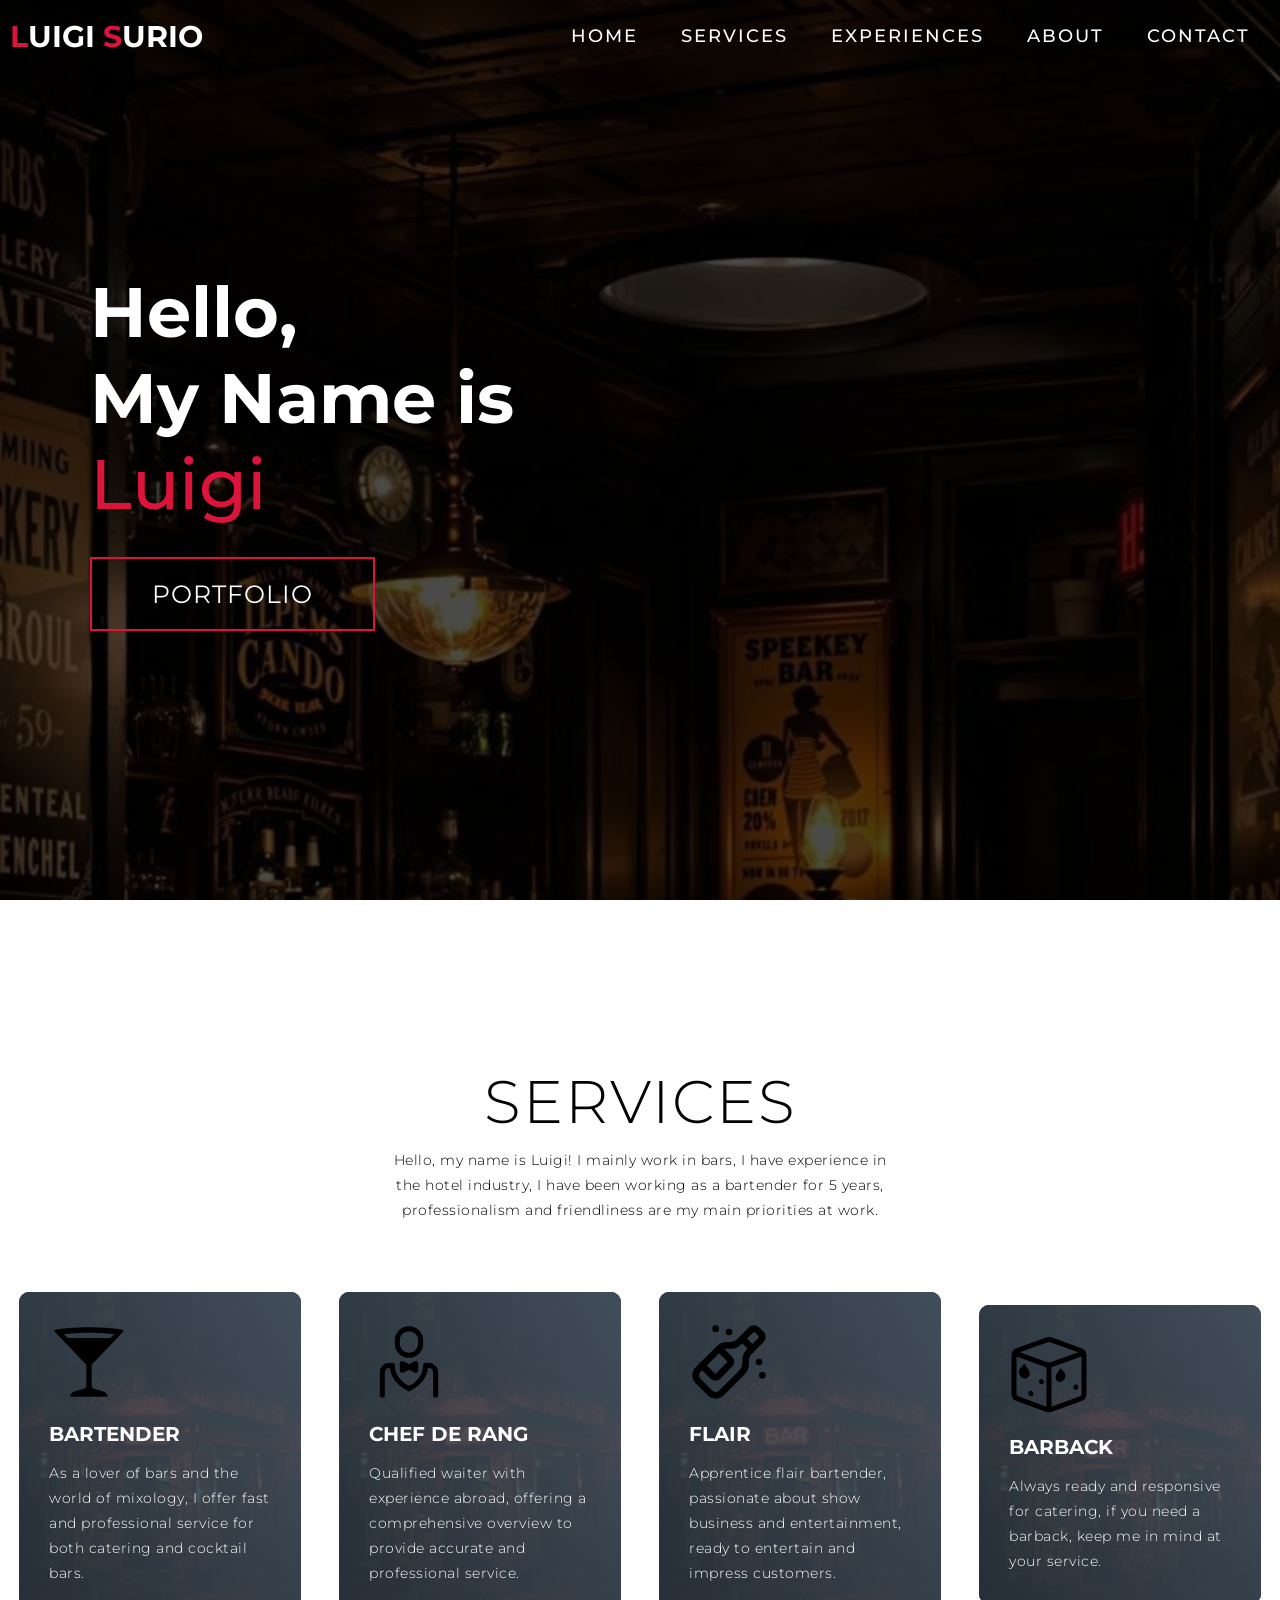
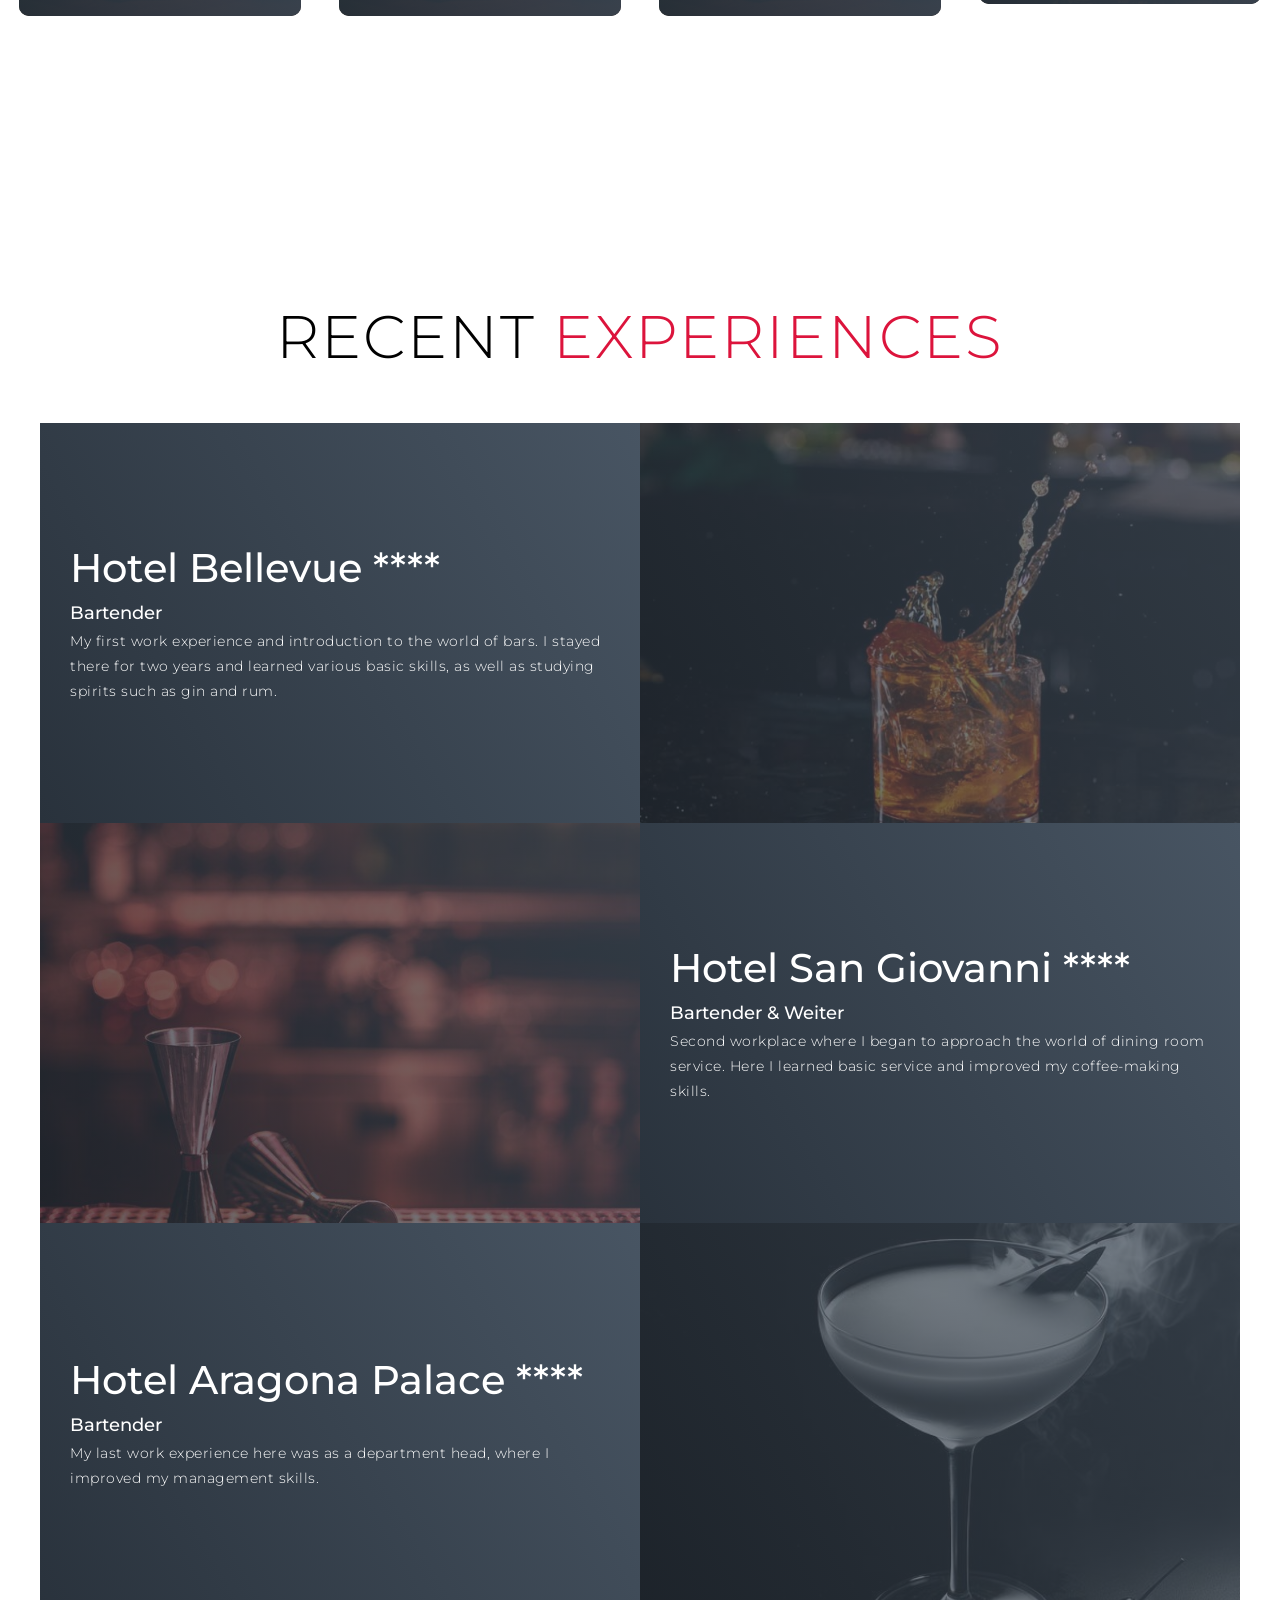
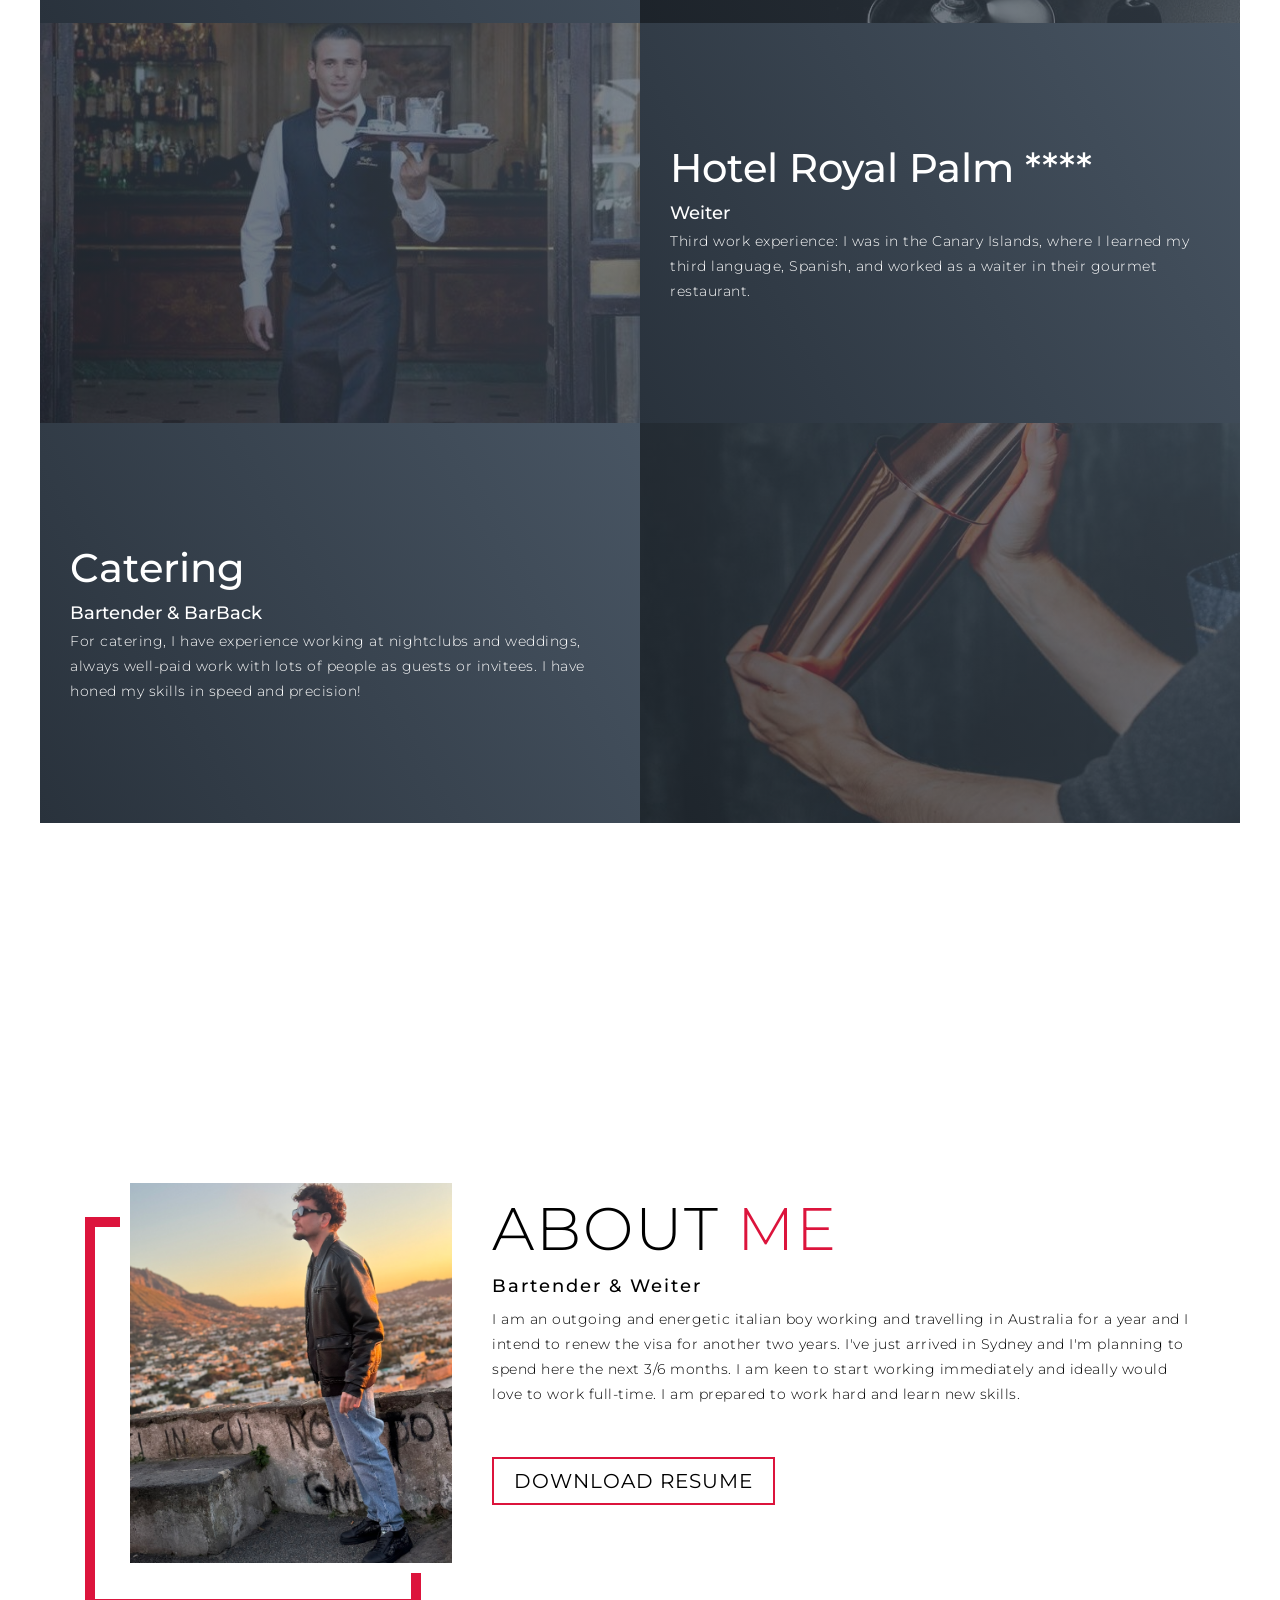
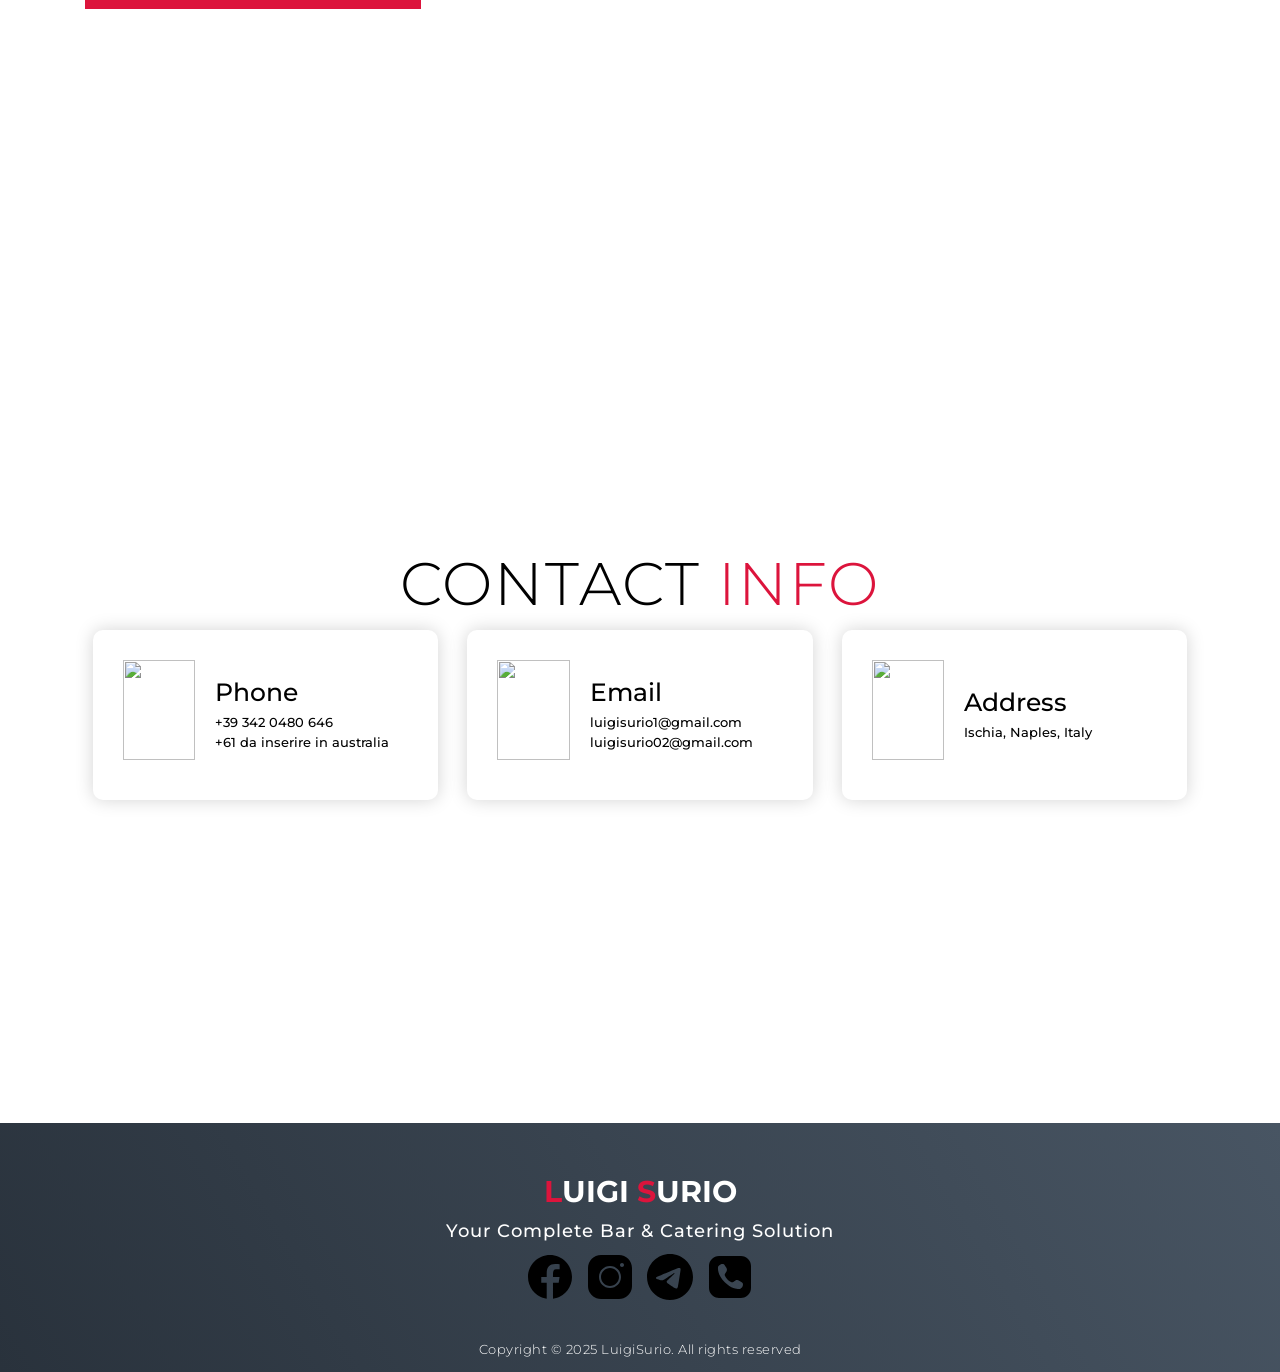
==== index.html @ 7dc53aad "modifiche" ====
<!DOCTYPE html>
<html lang="en">

<head>
  <meta charset="UTF-8">
  <meta name="viewport" content="width=device-width, initial-scale=1.0">
  <link rel="stylesheet" href="/portfolio/style.css">
  <title>My Website</title>
</head>

<body>
  <!-- Header -->
  <section id="header">
    <div class="header container">
      <div class="nav-bar">
        <div class="brand">
          <a href="#hero">
            <h1><span>L</span>uigi <span>S</span>urio</h1>
          </a>
        </div>
        <div class="nav-list">
          <div class="hamburger">
            <div class="bar"></div>
          </div>
          <ul>
            <li><a href="#hero" data-after="Home">Home</a></li>
            <li><a href="#services" data-after="Service">Services</a></li>
            <li><a href="#projects" data-after="Experiences">Experiences</a></li>
            <li><a href="#about" data-after="About">About</a></li>
            <li><a href="#contact" data-after="Contact">Contact</a></li>
          </ul>
        </div>
      </div>
    </div>
  </section>
  <!-- End Header -->


  <!-- Hero Section  -->
  <section id="hero">
    <div class="hero container">
      <div>
        <h1>Hello, <span></span></h1>
        <h1>My Name is <span></span></h1>
        <h1>Luigi <span></span></h1>
        <a href="#projects" type="button" class="cta">Portfolio</a>
      </div>
    </div>
  </section>
  <!-- End Hero Section  -->

  <!-- Service Section -->
  <section id="services">
    <div class="services container">
      <div class="service-top">
        <h1 class="section-title">Services</h1>
        <p>Hello, my name is Luigi! I mainly work in bars, I have experience in the hotel industry, I have been working as a bartender for 5 years, professionalism and friendliness are my main priorities at work.
      </div>
      <div class="service-bottom">
        <div class="service-item">
          <div class="icon"><img src="./img/bar.svg" /></div>
          <h2>Bartender</h2>
          <p>As a lover of bars and the world of mixology, I offer fast and professional service for both catering and cocktail bars.</p>
        </div>
        <div class="service-item">
          <div class="icon"><img src="./img/waiter.svg" /></div>
          <h2>Chef De Rang</h2>
          <p>Qualified waiter with experience abroad, offering a comprehensive overview to provide accurate and professional service.</p>
        </div>
        <div class="service-item">
          <div class="icon"><img src="./img/bottle-champagne.svg" /></div>
          <h2>Flair</h2>
          <p>Apprentice flair bartender, passionate about show business and entertainment, ready to entertain and impress customers.</p>
        </div>
        <div class="service-item">
          <div class="icon"><img src="./img/ice.svg" /></div>
          <h2>BarBack</h2>
          <p>Always ready and responsive for catering, if you need a barback, keep me in mind at your service.</p>
        </div>
      </div>
    </div>
  </section>
  <!-- End Service Section -->

  <!-- Projects Section -->
  <section id="projects">
    <div class="projects container">
      <div class="projects-header">
        <h1 class="section-title">Recent <span>Experiences</span></h1>
      </div>
      <div class="all-projects">
        <div class="project-item">
          <div class="project-info">
            <h1>Hotel Bellevue ****</h1>
            <h2>Bartender</h2>
            <p>My first work experience and introduction to the world of bars. I stayed there for two years and learned various basic skills, as well as studying spirits such as gin and rum.</p>
          </div>
          <div class="project-img">
            <img src="./img/bar.jpg" alt="img">
          </div>
        </div>
        <div class="project-item">
          <div class="project-info">
            <h1>Hotel San Giovanni ****</h1>
            <h2>Bartender & Weiter</h2>
            <p>Second workplace where I began to approach the world of dining room service. Here I learned basic service and improved my coffee-making skills.</p>
          </div>
          <div class="project-img">
            <img src="./img/jigger.jpg" alt="img">
          </div>
        </div>
        <div class="project-item">
          <div class="project-info">
            <h1>Hotel Aragona Palace ****</h1>
            <h2>Bartender</h2>
            <p>My last work experience here was as a department head, where I improved my management skills.</p>
          </div>
          <div class="project-img">
            <img src="./img/barback.jpg" alt="img">
          </div>
        </div>
        <div class="project-item">
          <div class="project-info">
            <h1>Hotel Royal Palm ****</h1>
            <h2>Weiter</h2>
            <p>Third work experience: I was in the Canary Islands, where I learned my third language, Spanish, and worked as a waiter in their gourmet restaurant.</p>
          </div>
          <div class="project-img">
            <img src="./img/cameriere.jpg" alt="img">
          </div>
        </div>
        <div class="project-item">
          <div class="project-info">
            <h1>Catering</h1>
            <h2>Bartender & BarBack</h2>
            <p>For catering, I have experience working at nightclubs and weddings, always well-paid work with lots of people as guests or invitees. I have honed my skills in speed and precision!</p>
          </div>
          <div class="project-img">
            <img src="./img/flair.jpg" alt="img">
          </div>
        </div>
      </div>
    </div>
  </section>
  <!-- End Projects Section -->

  <!-- About Section -->
  <section id="about">
    <div class="about container">
      <div class="col-left">
        <div class="about-img">
          <img src="./img/io.jpeg" alt="img">
        </div>
      </div>
      <div class="col-right">
        <h1 class="section-title">About <span>me</span></h1>
        <h2>Bartender & Weiter</h2>
        <p>I am an outgoing and energetic italian boy working and travelling in Australia for a year and I intend to renew the visa for another two years. 
          I've just arrived in Sydney and I'm planning to spend here the next 3/6 months. I am keen to start working immediately and ideally would love to work full-time.
           I am prepared to work hard and learn new skills. </p>
        <a href="./img/Resume Australiano.docx" class="cta">Download Resume</a>
      </div>
    </div>
  </section>
  <!-- End About Section -->

  <!-- Contact Section -->
  <section id="contact">
    <div class="contact container">
      <div>
        <h1 class="section-title">Contact <span>info</span></h1>
      </div>
      <div class="contact-items">
        <div class="contact-item">
          <div class="icon"><img src="https://img.icons8.com/bubbles/100/000000/phone.png" /></div>
          <div class="contact-info">
            <h1>Phone</h1>
            <h2>+39 342 0480 646</h2>
            <h2>+61 da inserire in australia</h2>
          </div>
        </div>
        <div class="contact-item">
          <div class="icon"><img src="https://img.icons8.com/bubbles/100/000000/new-post.png" /></div>
          <div class="contact-info">
            <h1>Email</h1>
            <h2>luigisurio1@gmail.com</h2>
            <h2>luigisurio02@gmail.com</h2>
          </div>
        </div>
        <div class="contact-item">
          <div class="icon"><img src="https://img.icons8.com/bubbles/100/000000/map-marker.png" /></div>
          <div class="contact-info">
            <h1>Address</h1>
            <h2>Ischia, Naples, Italy</h2>
          </div>
        </div>
      </div>
    </div>
  </section>
  <!-- End Contact Section -->

  <!-- Footer -->
  <section id="footer">
    <div class="footer container">
      <div class="brand">
        <h1><span>L</span>uigi <span>S</span>urio</h1>
      </div>
      <h2>Your Complete Bar & Catering Solution</h2>
      <div class="social-icon">
        <div class="social-item">
          <a href="https://www.facebook.com/profile.php?id=100068721854082"><img src="./img/icons8-facebook.svg" /></a>
        </div>
        <div class="social-item">
          <a href="https://www.instagram.com/luigisurio_/"><img src="./img/icons8-instagram.svg" /></a>
        </div>
        <div class="social-item">
          <a href="https://t.me/+Lm1MUjapHvdmYWE0"><img src="./img/icons8-telegram.svg" /></a>
        </div>
        <div class="social-item">
          <a href="#contact"><img src="./img/icons8-phone.svg" /></a>
        </div>
      </div>
      <p>Copyright © 2025 LuigiSurio. All rights reserved</p>
    </div>
  </section>
  <!-- End Footer -->
  <script src="/portfolio/app.js"></script>
</body>
</html>
---- portfolio/style.css ----
@import 'https://fonts.googleapis.com/css?family=Montserrat:300, 400, 700&display=swap';
* {
	padding: 0;
	margin: 0;
	box-sizing: border-box;
}
html {
	font-size: 10px;
	font-family: 'Montserrat', sans-serif;
	scroll-behavior: smooth;
}
a {
	text-decoration: none;
}
.container {
	min-height: 100vh;
	width: 100%;
	display: flex;
	align-items: center;
	justify-content: center;
}
img {
	height: 100%;
	width: 100%;
	object-fit: cover;
}
p {
	color: black;
	font-size: 1.4rem;
	margin-top: 5px;
	line-height: 2.5rem;
	font-weight: 300;
	letter-spacing: 0.05rem;
}
.section-title {
	font-size: 4rem;
	font-weight: 300;
	color: black;
	margin-bottom: 10px;
	text-transform: uppercase;
	letter-spacing: 0.2rem;
	text-align: center;
}
.section-title span {
	color: crimson;
}

.cta {
	display: inline-block;
	padding: 10px 30px;
	color: white;
	background-color: transparent;
	border: 2px solid crimson;
	font-size: 2rem;
	text-transform: uppercase;
	letter-spacing: 0.1rem;
	margin-top: 30px;
	transition: 0.3s ease;
	transition-property: background-color, color;
}
.cta:hover {
	color: white;
	background-color: crimson;
}
.brand h1 {
	font-size: 3rem;
	text-transform: uppercase;
	color: white;
}
.brand h1 span {
	color: crimson;
}

/* Header section */
#header {
	position: fixed;
	z-index: 1000;
	left: 0;
	top: 0;
	width: 100vw;
	height: auto;
}
#header .header {
	min-height: 8vh;
	background-color: rgba(31, 30, 30, 0.24);
	transition: 0.3s ease background-color;
}
#header .nav-bar {
	display: flex;
	align-items: center;
	justify-content: space-between;
	width: 100%;
	height: 100%;
	max-width: 1300px;
	padding: 0 10px;
}
#header .nav-list ul {
	list-style: none;
	position: absolute;
	background-color: rgb(31, 30, 30);
	width: 100vw;
	height: 100vh;
	left: 100%;
	top: 0;
	display: flex;
	flex-direction: column;
	justify-content: center;
	align-items: center;
	z-index: 1;
	overflow-x: hidden;
	transition: 0.5s ease left;
}
#header .nav-list ul.active {
	left: 0%;
}
#header .nav-list ul a {
	font-size: 2.5rem;
	font-weight: 500;
	letter-spacing: 0.2rem;
	text-decoration: none;
	color: white;
	text-transform: uppercase;
	padding: 20px;
	display: block;
}
#header .nav-list ul a::after {
	content: attr(data-after);
	position: absolute;
	top: 50%;
	left: 50%;
	transform: translate(-50%, -50%) scale(0);
	color: rgba(240, 248, 255, 0.021);
	font-size: 13rem;
	letter-spacing: 50px;
	z-index: -1;
	transition: 0.3s ease letter-spacing;
}
#header .nav-list ul li:hover a::after {
	transform: translate(-50%, -50%) scale(1);
	letter-spacing: initial;
}
#header .nav-list ul li:hover a {
	color: crimson;
}
#header .hamburger {
	height: 60px;
	width: 60px;
	display: inline-block;
	border: 3px solid white;
	border-radius: 50%;
	position: relative;
	display: flex;
	align-items: center;
	justify-content: center;
	z-index: 100;
	cursor: pointer;
	transform: scale(0.8);
	margin-right: 20px;
}
#header .hamburger:after {
	position: absolute;
	content: '';
	height: 100%;
	width: 100%;
	border-radius: 50%;
	border: 3px solid white;
	animation: hamburger_puls 1s ease infinite;
}
#header .hamburger .bar {
	height: 2px;
	width: 30px;
	position: relative;
	background-color: white;
	z-index: -1;
}
#header .hamburger .bar::after,
#header .hamburger .bar::before {
	content: '';
	position: absolute;
	height: 100%;
	width: 100%;
	left: 0;
	background-color: white;
	transition: 0.3s ease;
	transition-property: top, bottom;
}
#header .hamburger .bar::after {
	top: 8px;
}
#header .hamburger .bar::before {
	bottom: 8px;
}
#header .hamburger.active .bar::before {
	bottom: 0;
}
#header .hamburger.active .bar::after {
	top: 0;
}
/* End Header section */

/* Hero Section */
#hero {
	background-image: url(./img/bar1.jpg);
	background-size: cover;
	background-position: top center;
	position: relative;
	z-index: 1;
}
#hero::after {
	content: '';
	position: absolute;
	left: 0;
	top: 0;
	height: 100%;
	width: 100%;
	background-color: black;
	opacity: 0.7;
	z-index: -1;
}
#hero .hero {
	max-width: 1200px;
	margin: 0 auto;
	padding: 0 50px;
	justify-content: flex-start;
}
#hero h1 {
	display: block;
	width: fit-content;
	font-size: 4rem;
	position: relative;
	color: transparent;
	animation: text_reveal 0.5s ease forwards;
	animation-delay: 1s;
}
#hero h1:nth-child(1) {
	animation-delay: 1s;
}
#hero h1:nth-child(2) {
	animation-delay: 2s;
}
#hero h1:nth-child(3) {
	animation: text_reveal_name 0.5s ease forwards;
	animation-delay: 3s;
}
#hero h1 span {
	position: absolute;
	top: 0;
	left: 0;
	height: 100%;
	width: 0;
	background-color: crimson;
	animation: text_reveal_box 1s ease;
	animation-delay: 0.5s;
}
#hero h1:nth-child(1) span {
	animation-delay: 0.5s;
}
#hero h1:nth-child(2) span {
	animation-delay: 1.5s;
}
#hero h1:nth-child(3) span {
	animation-delay: 2.5s;
}

/* End Hero Section */

/* Services Section */
#services .services {
	flex-direction: column;
	text-align: center;
	max-width: 1500px;
	margin: 0 auto;
	padding: 100px 0;
}
#services .service-top {
	max-width: 500px;
	margin: 0 auto;
}
#services .service-bottom {
	display: flex;
	align-items: center;
	justify-content: center;
	flex-wrap: wrap;
	margin-top: 50px;
}
#services .service-item {
	flex-basis: 80%;
	display: flex;
	align-items: flex-start;
	justify-content: center;
	flex-direction: column;
	padding: 30px;
	border-radius: 10px;
	background-image: url(./img/bar3.jpg);
	background-size: cover;
	margin: 10px 5%;
	position: relative;
	z-index: 1;
	overflow: hidden;
}
#services .service-item::after {
	content: '';
	position: absolute;
	left: 0;
	top: 0;
	height: 100%;
	width: 100%;
	background-image: linear-gradient(60deg, #29323c 0%, #485563 100%);
	opacity: 0.9;
	z-index: -1;
}
#services .service-bottom .icon {
	height: 80px;
	width: 80px;
	margin-bottom: 20px;
}
#services .service-item h2 {
	font-size: 2rem;
	color: white;
	margin-bottom: 10px;
	text-transform: uppercase;
}
#services .service-item p {
	color: white;
	text-align: left;
}
/* End Services Section */

/* Projects section */
#projects .projects {
	flex-direction: column;
	max-width: 1200px;
	margin: 0 auto;
	padding: 100px 0;
}
#projects .projects-header h1 {
	margin-bottom: 50px;
}
#projects .all-projects {
	display: flex;
	align-items: center;
	justify-content: center;
	flex-direction: column;
}
#projects .project-item {
	display: flex;
	align-items: center;
	justify-content: center;
	flex-direction: column;
	width: 80%;
	margin: 20px auto;
	overflow: hidden;
	border-radius: 10px;
}
#projects .project-info {
	padding: 30px;
	flex-basis: 50%;
	height: 100%;
	display: flex;
	align-items: flex-start;
	justify-content: center;
	flex-direction: column;
	background-image: linear-gradient(60deg, #29323c 0%, #485563 100%);
	color: white;
}
#projects .project-info h1 {
	font-size: 4rem;
	font-weight: 500;
}
#projects .project-info h2 {
	font-size: 1.8rem;
	font-weight: 500;
	margin-top: 10px;
}
#projects .project-info p {
	color: white;
}
#projects .project-img {
	flex-basis: 50%;
	height: 300px;
	overflow: hidden;
	position: relative;
}
#projects .project-img:after {
	content: '';
	position: absolute;
	left: 0;
	top: 0;
	height: 100%;
	width: 100%;
	background-image: linear-gradient(60deg, #29323c 0%, #485563 100%);
	opacity: 0.7;
}
#projects .project-img img {
	transition: 0.3s ease transform;
}
#projects .project-item:hover .project-img img {
	transform: scale(1.1);
}
/* End Projects section */

/* About Section */
#about .about {
	flex-direction: column-reverse;
	text-align: center;
	max-width: 1200px;
	margin: 0 auto;
	padding: 100px 20px;
}
#about .col-left {
	width: 250px;
	height: 360px;
}
#about .col-right {
	width: 100%;
}
#about .col-right h2 {
	font-size: 1.8rem;
	font-weight: 500;
	letter-spacing: 0.2rem;
	margin-bottom: 10px;
}
#about .col-right p {
	margin-bottom: 20px;
}
#about .col-right .cta {
	color: black;
	margin-bottom: 50px;
	padding: 10px 20px;
	font-size: 2rem;
}
#about .col-left .about-img {
	height: 100%;
	width: 100%;
	position: relative;
	border: 10px solid white;
}
#about .col-left .about-img::after {
	content: '';
	position: absolute;
	left: -33px;
	top: 19px;
	height: 98%;
	width: 98%;
	border: 7px solid crimson;
	z-index: -1;
}
/* End About Section */

/* contact Section */
#contact .contact {
	flex-direction: column;
	max-width: 1200px;
	margin: 0 auto;
	width: 90%;
}
#contact .contact-items {
	/* max-width: 400px; */
	width: 100%;
}
#contact .contact-item {
	width: 80%;
	padding: 20px;
	text-align: center;
	border-radius: 10px;
	padding: 30px;
	margin: 30px;
	display: flex;
	justify-content: center;
	align-items: center;
	flex-direction: column;
	box-shadow: 0px 0px 18px 0 #0000002c;
	transition: 0.3s ease box-shadow;
}
#contact .contact-item:hover {
	box-shadow: 0px 0px 5px 0 #0000002c;
}
#contact .icon {
	width: 70px;
	margin: 0 auto;
	margin-bottom: 10px;
}
#contact .contact-info h1 {
	font-size: 2.5rem;
	font-weight: 500;
	margin-bottom: 5px;
}
#contact .contact-info h2 {
	font-size: 1.3rem;
	line-height: 2rem;
	font-weight: 500;
}
/*End contact Section */

/* Footer */
#footer {
	background-image: linear-gradient(60deg, #29323c 0%, #485563 100%);
}
#footer .footer {
	min-height: 200px;
	flex-direction: column;
	padding-top: 50px;
	padding-bottom: 10px;
}
#footer h2 {
	color: white;
	font-weight: 500;
	font-size: 1.8rem;
	letter-spacing: 0.1rem;
	margin-top: 10px;
	margin-bottom: 10px;
}
#footer .social-icon {
	display: flex;
	margin-bottom: 30px;
}
#footer .social-item {
	height: 50px;
	width: 50px;
	margin: 0 5px;
}
#footer .social-item img {
	filter: grayscale(1);
	transition: 0.3s ease filter;
}
#footer .social-item:hover img {
	filter: grayscale(0);
}
#footer p {
	color: white;
	font-size: 1.3rem;
}
/* End Footer */

/* Keyframes */
@keyframes hamburger_puls {
	0% {
		opacity: 1;
		transform: scale(1);
	}
	100% {
		opacity: 0;
		transform: scale(1.4);
	}
}
@keyframes text_reveal_box {
	50% {
		width: 100%;
		left: 0;
	}
	100% {
		width: 0;
		left: 100%;
	}
}
@keyframes text_reveal {
	100% {
		color: white;
	}
}
@keyframes text_reveal_name {
	100% {
		color: crimson;
		font-weight: 500;
	}
}
/* End Keyframes */

/* Media Query For Tablet */
@media only screen and (min-width: 768px) {
	.cta {
		font-size: 2.5rem;
		padding: 20px 60px;
	}
	h1.section-title {
		font-size: 6rem;
	}

	/* Hero */
	#hero h1 {
		font-size: 7rem;
	}
	/* End Hero */

	/* Services Section */
	#services .service-bottom .service-item {
		flex-basis: 45%;
		margin: 2.5%;
	}
	/* End Services Section */

	/* Project */
	#projects .project-item {
		flex-direction: row;
	}
	#projects .project-item:nth-child(even) {
		flex-direction: row-reverse;
	}
	#projects .project-item {
		height: 400px;
		margin: 0;
		width: 100%;
		border-radius: 0;
	}
	#projects .all-projects .project-info {
		height: 100%;
	}
	#projects .all-projects .project-img {
		height: 100%;
	}
	/* End Project */

	/* About */
	#about .about {
		flex-direction: row;
	}
	#about .col-left {
		width: 600px;
		height: 400px;
		padding-left: 60px;
	}
	#about .about .col-left .about-img::after {
		left: -45px;
		top: 34px;
		height: 98%;
		width: 98%;
		border: 10px solid crimson;
	}
	#about .col-right {
		text-align: left;
		padding: 30px;
	}
	#about .col-right h1 {
		text-align: left;
	}
	/* End About */

	/* contact  */
	#contact .contact {
		flex-direction: column;
		padding: 100px 0;
		align-items: center;
		justify-content: center;
		min-width: 20vh;
	}
	#contact .contact-items {
		width: 100%;
		display: flex;
		flex-direction: row;
		justify-content: space-evenly;
		margin: 0;
	}
	#contact .contact-item {
		width: 30%;
		margin: 0;
		flex-direction: row;
	}
	#contact .contact-item .icon {
		height: 100px;
		width: 100px;
	}
	#contact .contact-item .icon img {
		object-fit: contain;
	}
	#contact .contact-item .contact-info {
		width: 100%;
		text-align: left;
		padding-left: 20px;
	}
	/* End contact  */
}
/* End Media Query For Tablet */

/* Media Query For Desktop */
@media only screen and (min-width: 1200px) {
	/* header */
	#header .hamburger {
		display: none;
	}
	#header .nav-list ul {
		position: initial;
		display: block;
		height: auto;
		width: fit-content;
		background-color: transparent;
	}
	#header .nav-list ul li {
		display: inline-block;
	}
	#header .nav-list ul li a {
		font-size: 1.8rem;
	}
	#header .nav-list ul a:after {
		display: none;
	}
	/* End header */

	#services .service-bottom .service-item {
		flex-basis: 22%;
		margin: 1.5%;
	}
}
/* End  Media Query For Desktop */
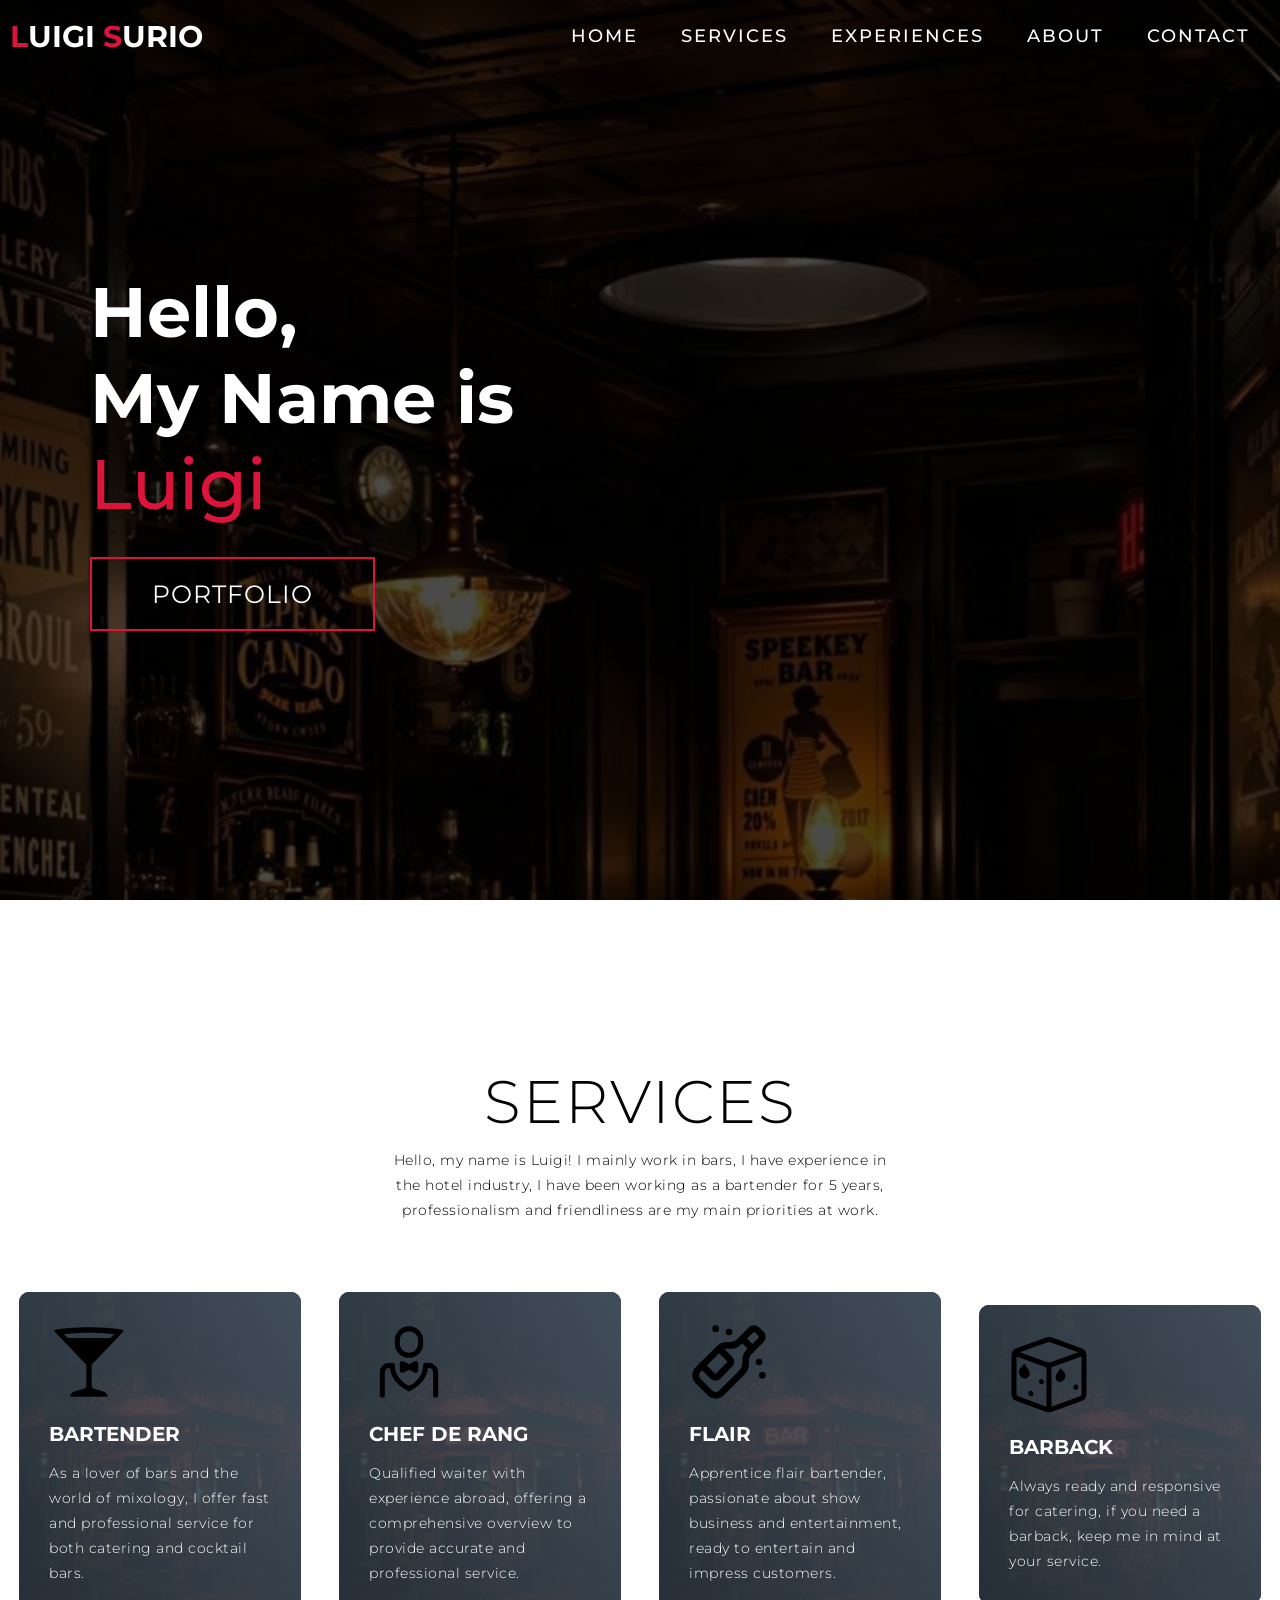
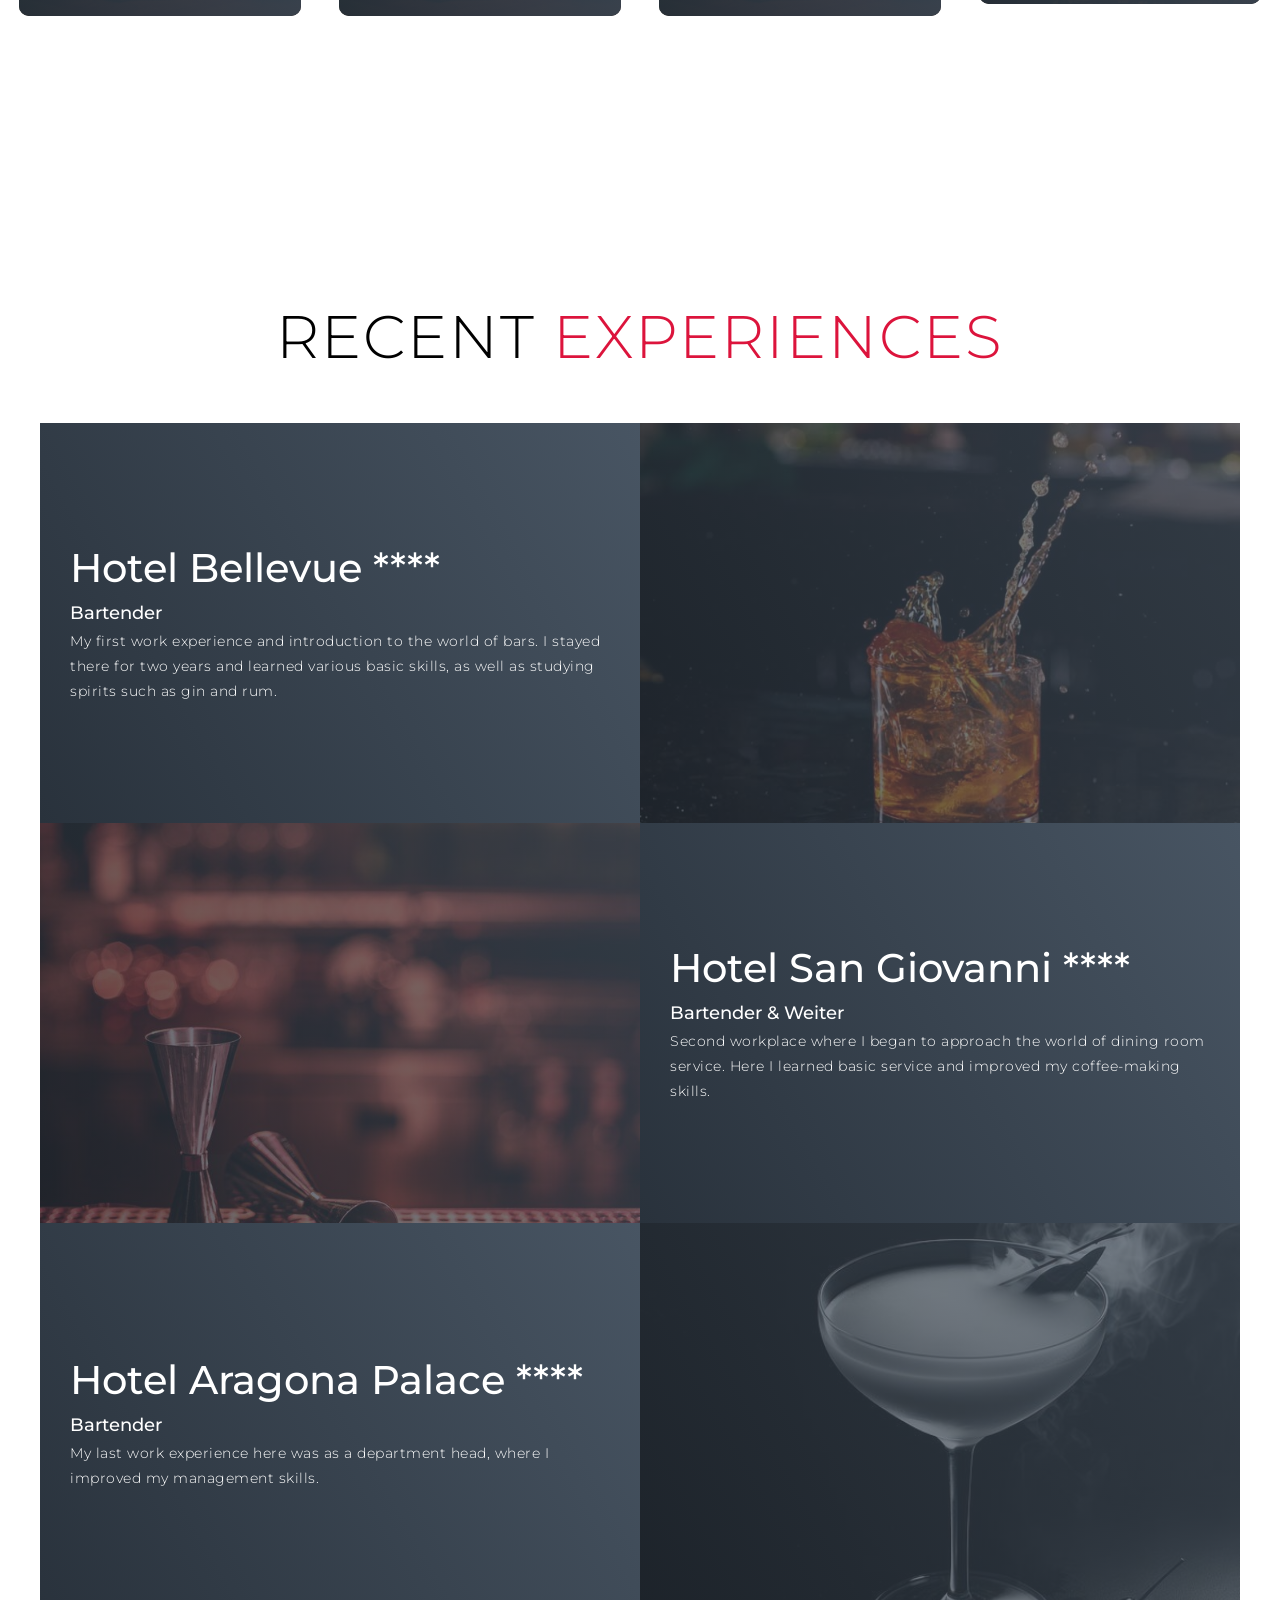
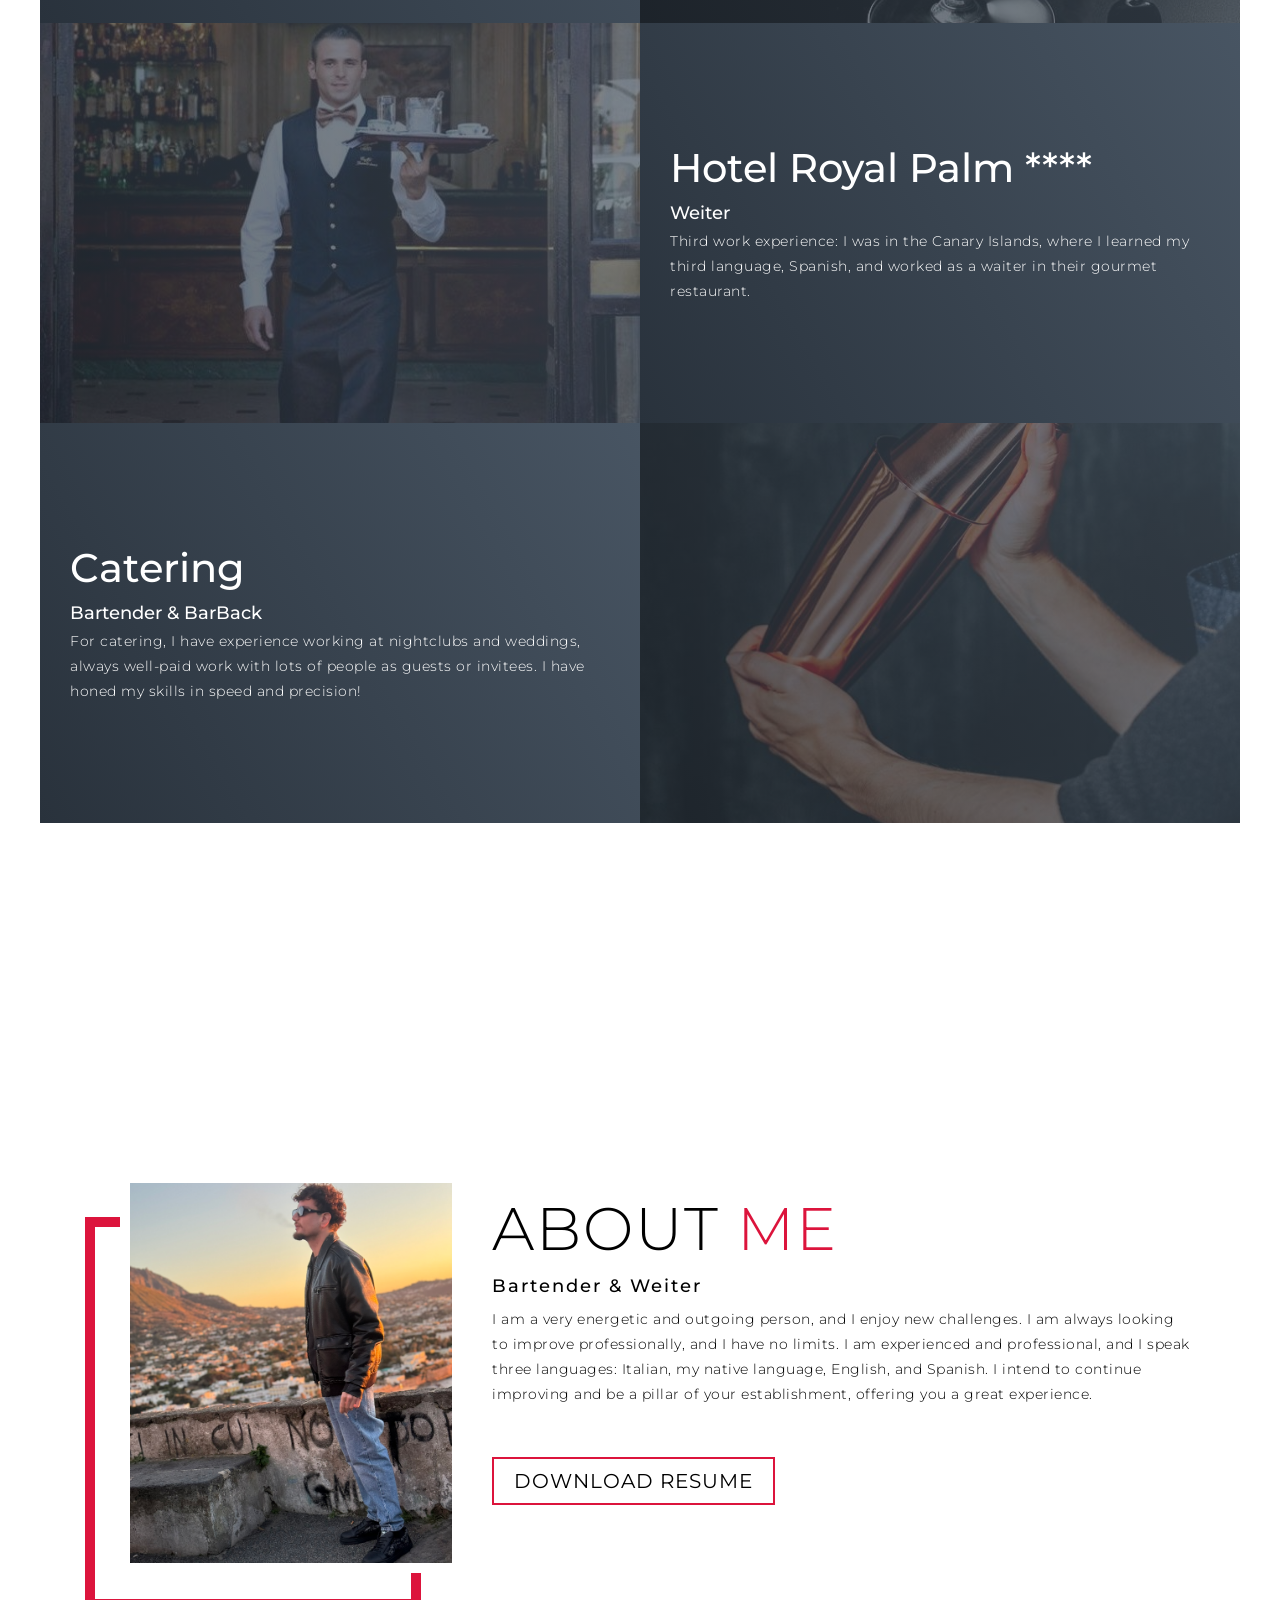
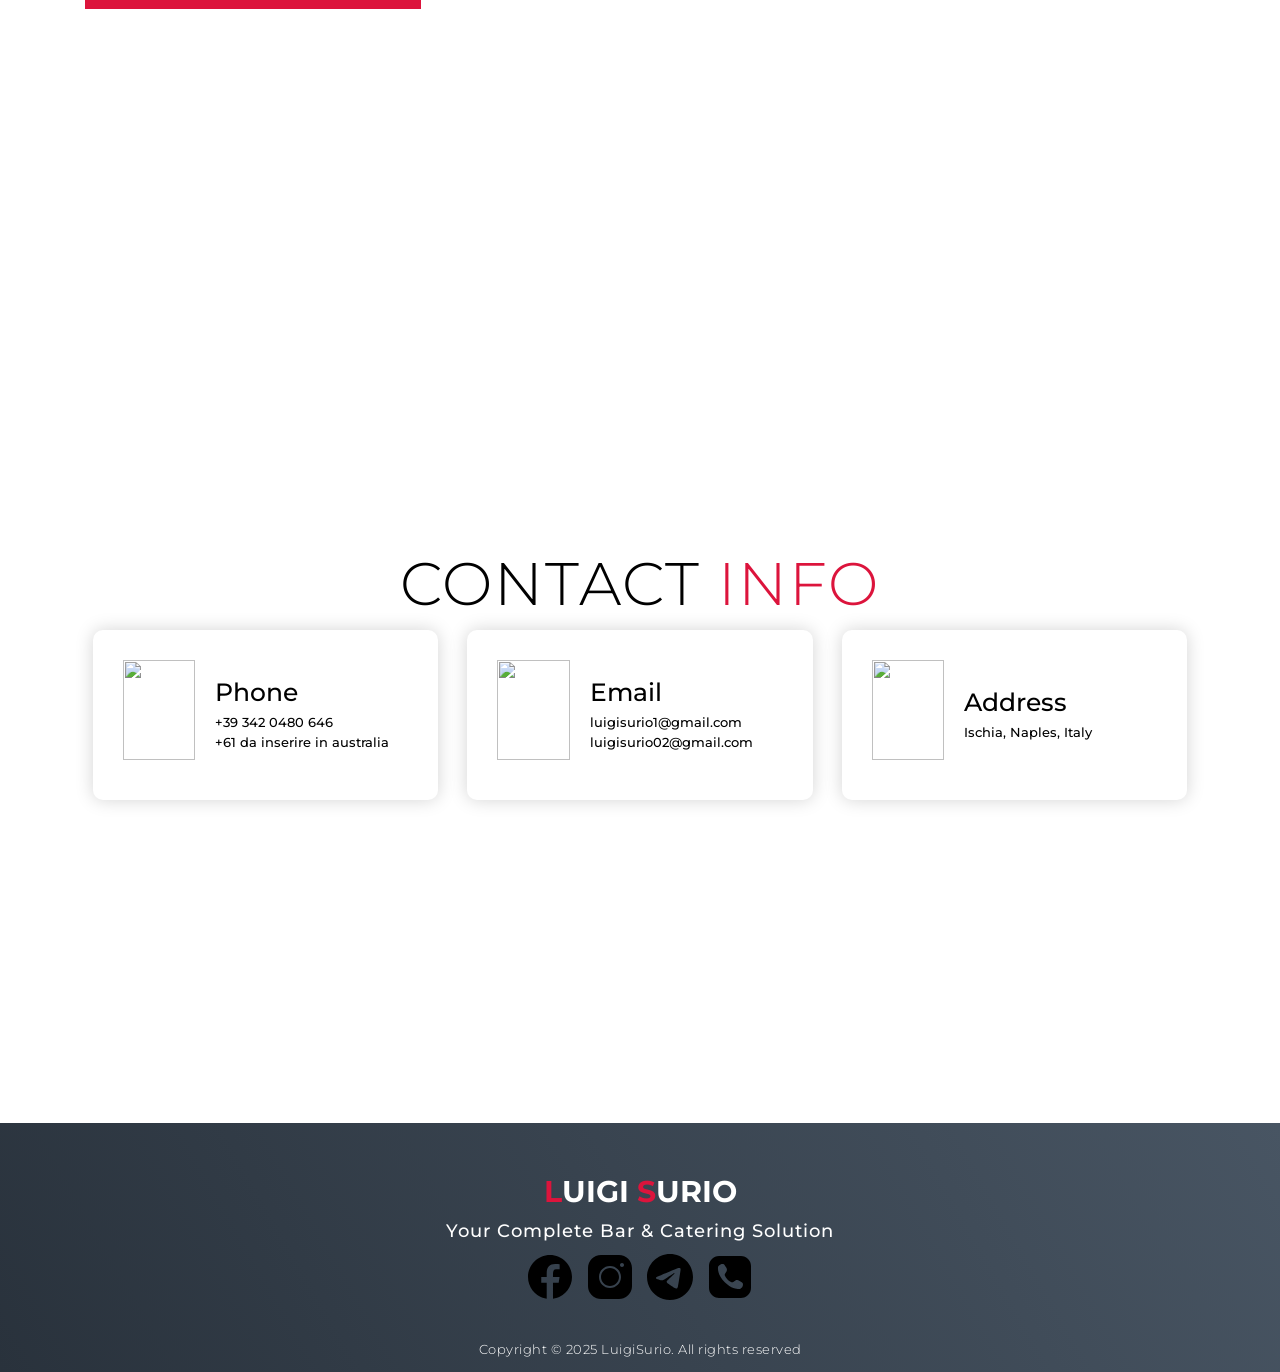
==== commit d27f53eb: "modifiche" ====
--- a/index.html
+++ b/index.html
@@ -54,23 +54,27 @@
     <div class="services container">
       <div class="service-top">
         <h1 class="section-title">Services</h1>
-        <p>Hello, my name is Luigi! I mainly work in bars, I have experience in the hotel industry, I have been working as a bartender for 5 years, professionalism and friendliness are my main priorities at work.
+        <p>Hello, my name is Luigi! I mainly work in bars, I have experience in the hotel industry, I have been working
+          as a bartender for 5 years, professionalism and friendliness are my main priorities at work.
       </div>
       <div class="service-bottom">
         <div class="service-item">
           <div class="icon"><img src="./img/bar.svg" /></div>
           <h2>Bartender</h2>
-          <p>As a lover of bars and the world of mixology, I offer fast and professional service for both catering and cocktail bars.</p>
+          <p>As a lover of bars and the world of mixology, I offer fast and professional service for both catering and
+            cocktail bars.</p>
         </div>
         <div class="service-item">
           <div class="icon"><img src="./img/waiter.svg" /></div>
           <h2>Chef De Rang</h2>
-          <p>Qualified waiter with experience abroad, offering a comprehensive overview to provide accurate and professional service.</p>
+          <p>Qualified waiter with experience abroad, offering a comprehensive overview to provide accurate and
+            professional service.</p>
         </div>
         <div class="service-item">
           <div class="icon"><img src="./img/bottle-champagne.svg" /></div>
           <h2>Flair</h2>
-          <p>Apprentice flair bartender, passionate about show business and entertainment, ready to entertain and impress customers.</p>
+          <p>Apprentice flair bartender, passionate about show business and entertainment, ready to entertain and
+            impress customers.</p>
         </div>
         <div class="service-item">
           <div class="icon"><img src="./img/ice.svg" /></div>
@@ -93,7 +97,8 @@
           <div class="project-info">
             <h1>Hotel Bellevue ****</h1>
             <h2>Bartender</h2>
-            <p>My first work experience and introduction to the world of bars. I stayed there for two years and learned various basic skills, as well as studying spirits such as gin and rum.</p>
+            <p>My first work experience and introduction to the world of bars. I stayed there for two years and learned
+              various basic skills, as well as studying spirits such as gin and rum.</p>
           </div>
           <div class="project-img">
             <img src="./img/bar.jpg" alt="img">
@@ -103,7 +108,8 @@
           <div class="project-info">
             <h1>Hotel San Giovanni ****</h1>
             <h2>Bartender & Weiter</h2>
-            <p>Second workplace where I began to approach the world of dining room service. Here I learned basic service and improved my coffee-making skills.</p>
+            <p>Second workplace where I began to approach the world of dining room service. Here I learned basic service
+              and improved my coffee-making skills.</p>
           </div>
           <div class="project-img">
             <img src="./img/jigger.jpg" alt="img">
@@ -123,7 +129,8 @@
           <div class="project-info">
             <h1>Hotel Royal Palm ****</h1>
             <h2>Weiter</h2>
-            <p>Third work experience: I was in the Canary Islands, where I learned my third language, Spanish, and worked as a waiter in their gourmet restaurant.</p>
+            <p>Third work experience: I was in the Canary Islands, where I learned my third language, Spanish, and
+              worked as a waiter in their gourmet restaurant.</p>
           </div>
           <div class="project-img">
             <img src="./img/cameriere.jpg" alt="img">
@@ -133,7 +140,8 @@
           <div class="project-info">
             <h1>Catering</h1>
             <h2>Bartender & BarBack</h2>
-            <p>For catering, I have experience working at nightclubs and weddings, always well-paid work with lots of people as guests or invitees. I have honed my skills in speed and precision!</p>
+            <p>For catering, I have experience working at nightclubs and weddings, always well-paid work with lots of
+              people as guests or invitees. I have honed my skills in speed and precision!</p>
           </div>
           <div class="project-img">
             <img src="./img/flair.jpg" alt="img">
@@ -155,9 +163,10 @@
       <div class="col-right">
         <h1 class="section-title">About <span>me</span></h1>
         <h2>Bartender & Weiter</h2>
-        <p>I am an outgoing and energetic italian boy working and travelling in Australia for a year and I intend to renew the visa for another two years. 
-          I've just arrived in Sydney and I'm planning to spend here the next 3/6 months. I am keen to start working immediately and ideally would love to work full-time.
-           I am prepared to work hard and learn new skills. </p>
+        <p>I am a very energetic and outgoing person, and I enjoy new challenges. I am always looking to improve
+          professionally, and I have no limits. I am experienced and professional, and I speak three languages: Italian,
+          my native language, English, and Spanish. I intend to continue improving and be a pillar of your
+          establishment, offering you a great experience. </p>
         <a href="./img/Resume Australiano.docx" class="cta">Download Resume</a>
       </div>
     </div>
@@ -226,4 +235,5 @@
   <!-- End Footer -->
   <script src="/portfolio/app.js"></script>
 </body>
+
 </html>
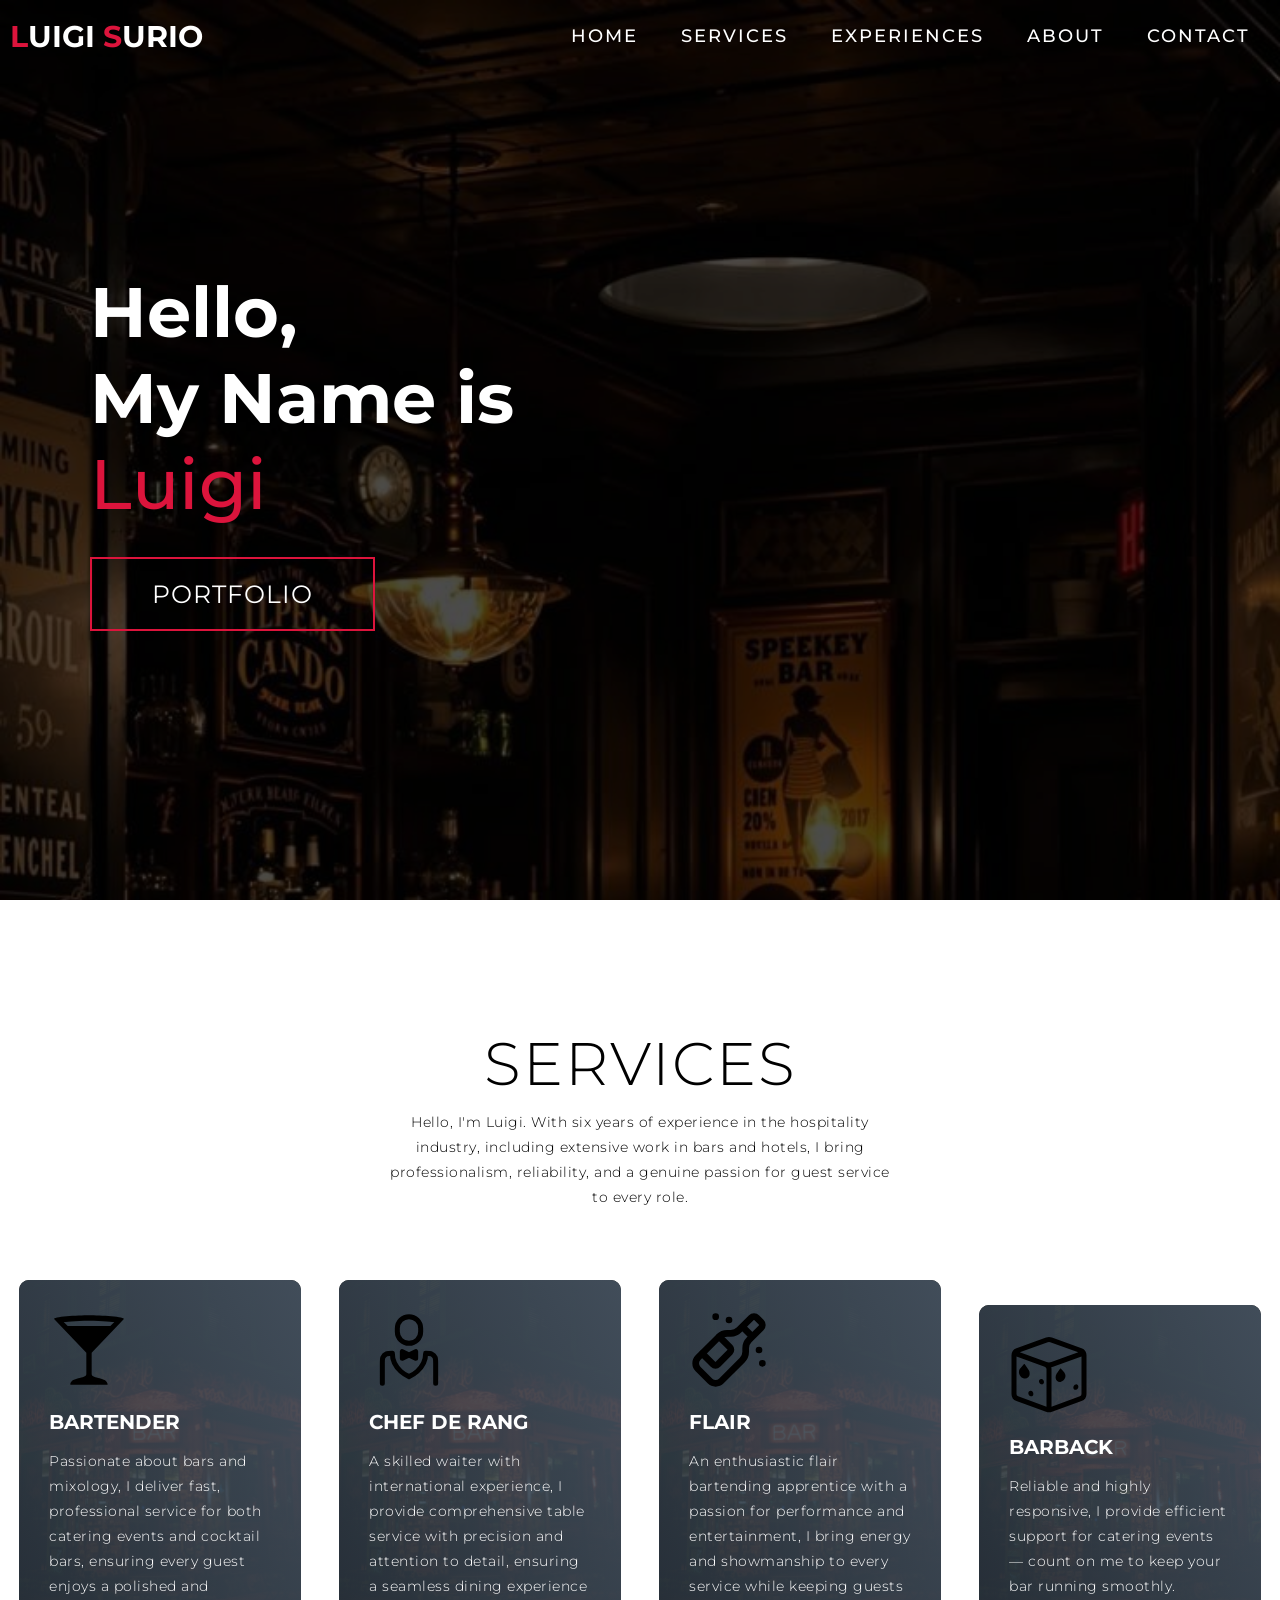
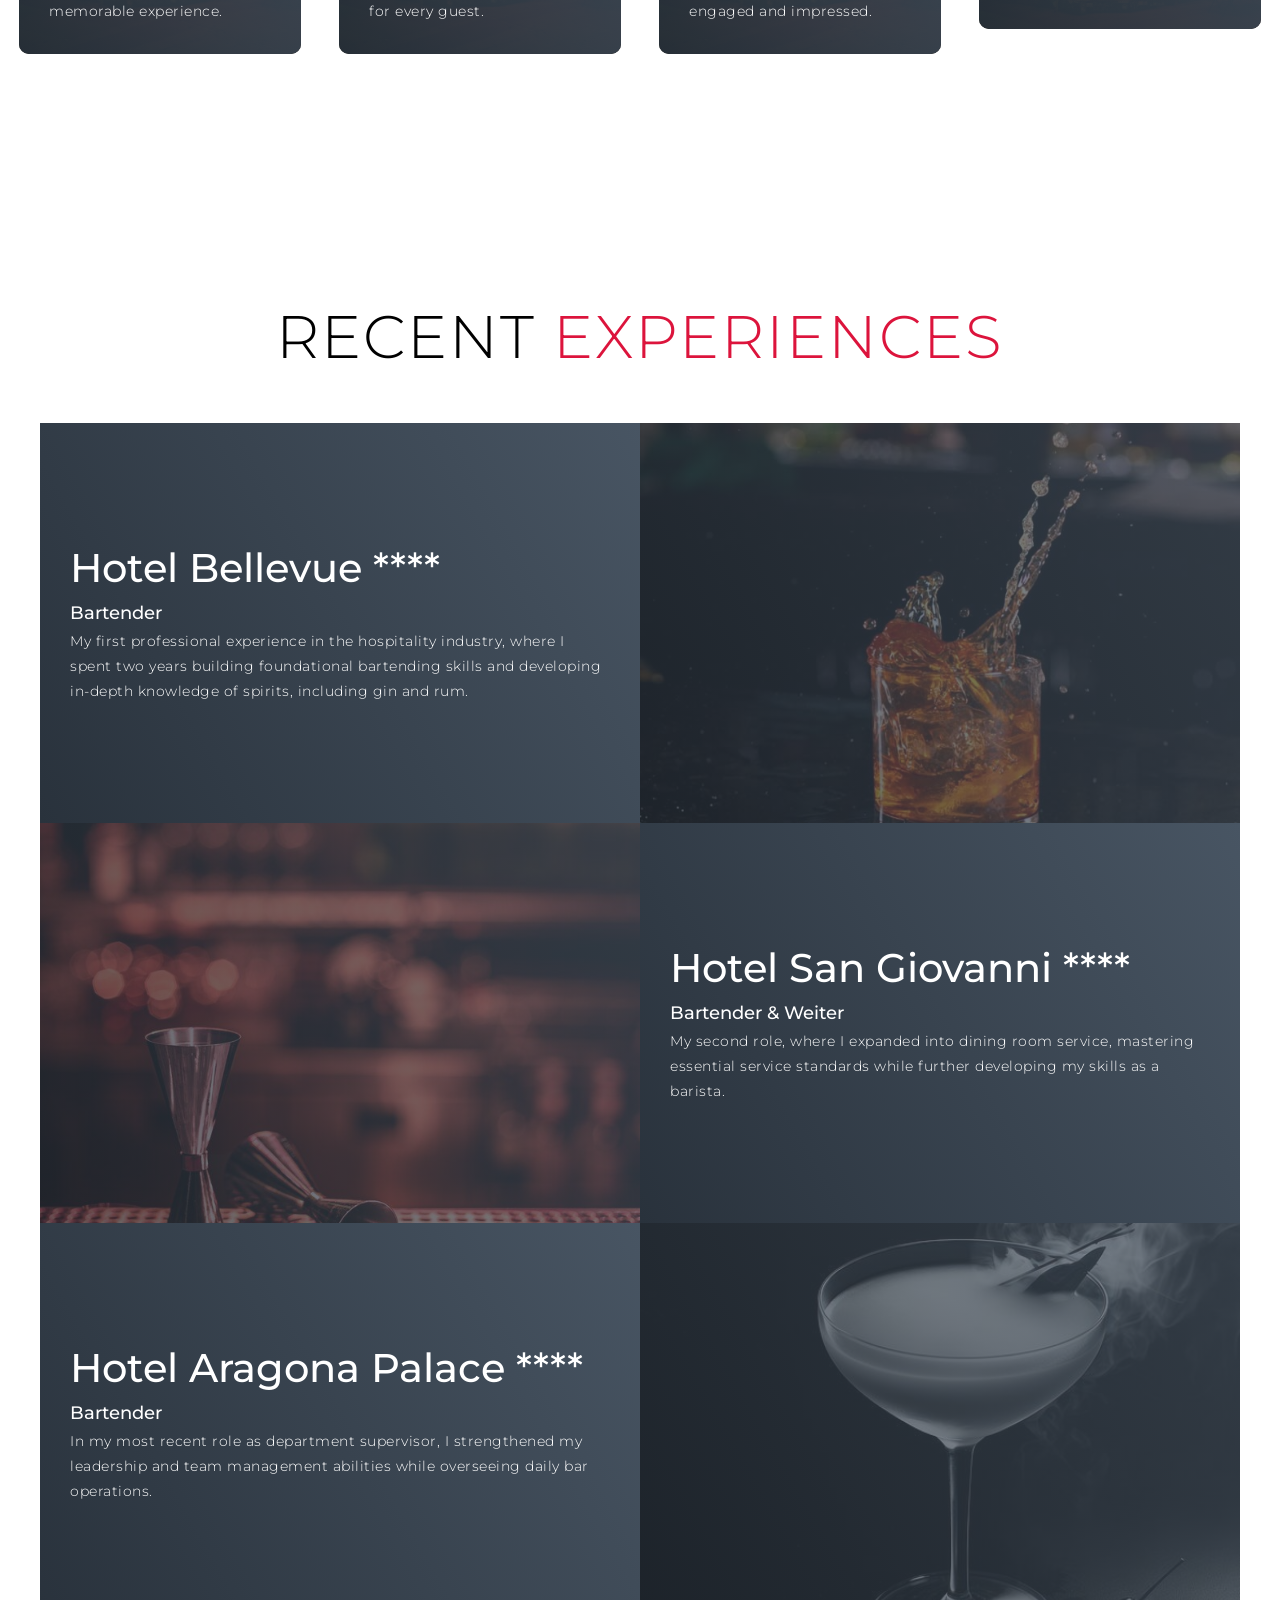
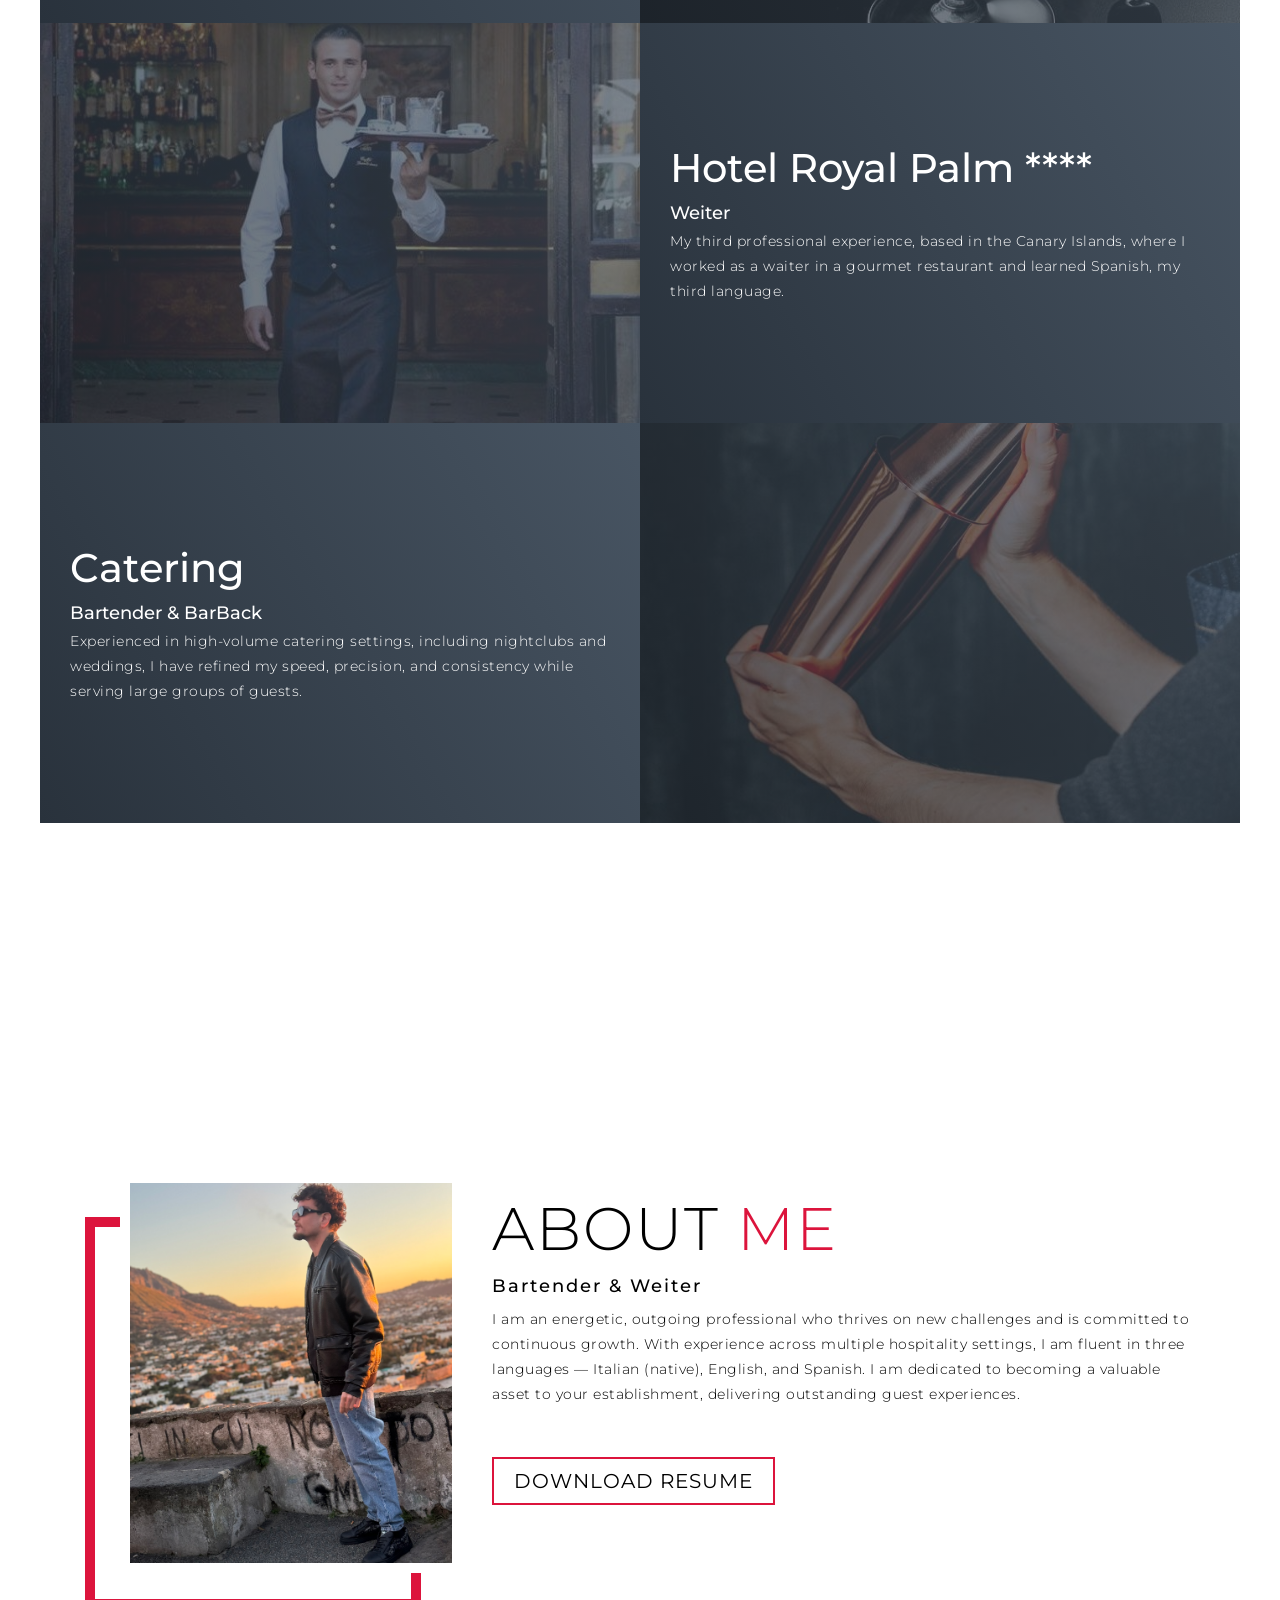
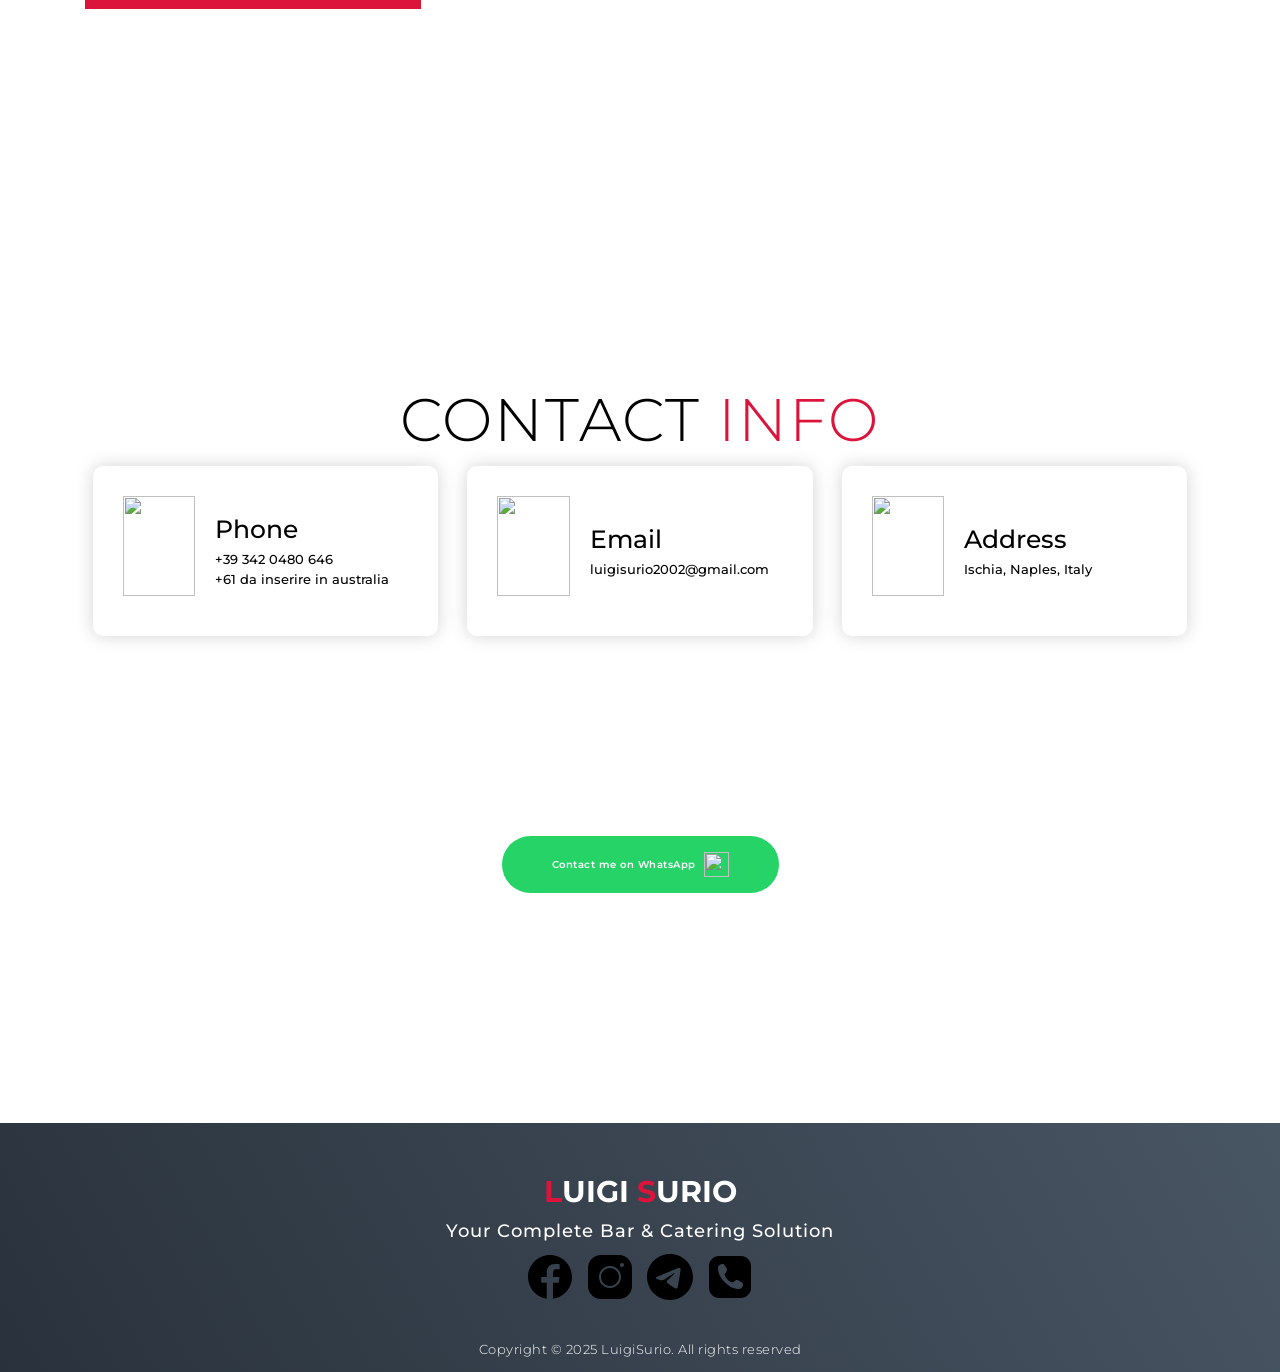
==== commit 3e274f13: "Aggiunto bottone WhatsApp nella sezione contatti" ====
--- a/index.html
+++ b/index.html
@@ -54,32 +54,34 @@
     <div class="services container">
       <div class="service-top">
         <h1 class="section-title">Services</h1>
-        <p>Hello, my name is Luigi! I mainly work in bars, I have experience in the hotel industry, I have been working
-          as a bartender for 5 years, professionalism and friendliness are my main priorities at work.
+        <p>Hello, I'm Luigi. With six years of experience in the hospitality industry, including extensive work in bars
+          and hotels, I bring professionalism, reliability, and a genuine passion for guest service to every role.
+        </p>
       </div>
       <div class="service-bottom">
         <div class="service-item">
           <div class="icon"><img src="./img/bar.svg" /></div>
           <h2>Bartender</h2>
-          <p>As a lover of bars and the world of mixology, I offer fast and professional service for both catering and
-            cocktail bars.</p>
+          <p>Passionate about bars and mixology, I deliver fast, professional service for both catering events and
+            cocktail bars, ensuring every guest enjoys a polished and memorable experience.</p>
         </div>
         <div class="service-item">
           <div class="icon"><img src="./img/waiter.svg" /></div>
           <h2>Chef De Rang</h2>
-          <p>Qualified waiter with experience abroad, offering a comprehensive overview to provide accurate and
-            professional service.</p>
+          <p>A skilled waiter with international experience, I provide comprehensive table service with precision and
+            attention to detail, ensuring a seamless dining experience for every guest.</p>
         </div>
         <div class="service-item">
           <div class="icon"><img src="./img/bottle-champagne.svg" /></div>
           <h2>Flair</h2>
-          <p>Apprentice flair bartender, passionate about show business and entertainment, ready to entertain and
-            impress customers.</p>
+          <p>An enthusiastic flair bartending apprentice with a passion for performance and entertainment, I bring
+            energy and showmanship to every service while keeping guests engaged and impressed.</p>
         </div>
         <div class="service-item">
           <div class="icon"><img src="./img/ice.svg" /></div>
           <h2>BarBack</h2>
-          <p>Always ready and responsive for catering, if you need a barback, keep me in mind at your service.</p>
+          <p>Reliable and highly responsive, I provide efficient support for catering events — count on me to keep your
+            bar running smoothly.</p>
         </div>
       </div>
     </div>
@@ -97,8 +99,8 @@
           <div class="project-info">
             <h1>Hotel Bellevue ****</h1>
             <h2>Bartender</h2>
-            <p>My first work experience and introduction to the world of bars. I stayed there for two years and learned
-              various basic skills, as well as studying spirits such as gin and rum.</p>
+            <p>My first professional experience in the hospitality industry, where I spent two years building
+              foundational bartending skills and developing in-depth knowledge of spirits, including gin and rum.</p>
           </div>
           <div class="project-img">
             <img src="./img/bar.jpg" alt="img">
@@ -108,8 +110,8 @@
           <div class="project-info">
             <h1>Hotel San Giovanni ****</h1>
             <h2>Bartender & Weiter</h2>
-            <p>Second workplace where I began to approach the world of dining room service. Here I learned basic service
-              and improved my coffee-making skills.</p>
+            <p>My second role, where I expanded into dining room service, mastering essential service standards while
+              further developing my skills as a barista.</p>
           </div>
           <div class="project-img">
             <img src="./img/jigger.jpg" alt="img">
@@ -119,7 +121,8 @@
           <div class="project-info">
             <h1>Hotel Aragona Palace ****</h1>
             <h2>Bartender</h2>
-            <p>My last work experience here was as a department head, where I improved my management skills.</p>
+            <p>In my most recent role as department supervisor, I strengthened my leadership and team management
+              abilities while overseeing daily bar operations.</p>
           </div>
           <div class="project-img">
             <img src="./img/barback.jpg" alt="img">
@@ -129,8 +132,8 @@
           <div class="project-info">
             <h1>Hotel Royal Palm ****</h1>
             <h2>Weiter</h2>
-            <p>Third work experience: I was in the Canary Islands, where I learned my third language, Spanish, and
-              worked as a waiter in their gourmet restaurant.</p>
+            <p>My third professional experience, based in the Canary Islands, where I worked as a waiter in a gourmet
+              restaurant and learned Spanish, my third language.</p>
           </div>
           <div class="project-img">
             <img src="./img/cameriere.jpg" alt="img">
@@ -140,8 +143,8 @@
           <div class="project-info">
             <h1>Catering</h1>
             <h2>Bartender & BarBack</h2>
-            <p>For catering, I have experience working at nightclubs and weddings, always well-paid work with lots of
-              people as guests or invitees. I have honed my skills in speed and precision!</p>
+            <p>Experienced in high-volume catering settings, including nightclubs and weddings, I have refined my speed,
+              precision, and consistency while serving large groups of guests.</p>
           </div>
           <div class="project-img">
             <img src="./img/flair.jpg" alt="img">
@@ -163,11 +166,11 @@
       <div class="col-right">
         <h1 class="section-title">About <span>me</span></h1>
         <h2>Bartender & Weiter</h2>
-        <p>I am a very energetic and outgoing person, and I enjoy new challenges. I am always looking to improve
-          professionally, and I have no limits. I am experienced and professional, and I speak three languages: Italian,
-          my native language, English, and Spanish. I intend to continue improving and be a pillar of your
-          establishment, offering you a great experience. </p>
-        <a href="./img/Resume Australiano.docx" class="cta">Download Resume</a>
+        <p>I am an energetic, outgoing professional who thrives on new challenges and is committed to continuous growth.
+          With experience across multiple hospitality settings, I am fluent in three languages — Italian (native),
+          English, and Spanish. I am dedicated to becoming a valuable asset to your establishment, delivering
+          outstanding guest experiences. </p>
+        <a href="/portfolio/img/Resume Australiano.docx" class="cta">Download Resume</a>
       </div>
     </div>
   </section>
@@ -192,8 +195,7 @@
           <div class="icon"><img src="https://img.icons8.com/bubbles/100/000000/new-post.png" /></div>
           <div class="contact-info">
             <h1>Email</h1>
-            <h2>luigisurio1@gmail.com</h2>
-            <h2>luigisurio02@gmail.com</h2>
+            <h2>luigisurio2002@gmail.com</h2>
           </div>
         </div>
         <div class="contact-item">
@@ -204,6 +206,14 @@
           </div>
         </div>
       </div>
+
+      <div class="whatsapp-cta">
+        <a href="https://wa.me/393420480646?text=Ciao%20Luigi%2C%20ho%20visto%20il%20tuo%20portfolio%20e%20vorrei%20maggiori%20informazioni"
+          target="_blank" rel="noopener noreferrer" class="whatsapp-btn">
+          Contact me on WhatsApp
+          <img src="https://img.icons8.com/color/48/000000/whatsapp--v1.png" alt="" />
+        </a>
+      </div>
     </div>
   </section>
   <!-- End Contact Section -->
--- a/portfolio/style.css
+++ b/portfolio/style.css
@@ -490,7 +490,36 @@
 	line-height: 2rem;
 	font-weight: 500;
 }
+
 /*End contact Section */
+
+/* WhatsApp CTA */
+.whatsapp-cta {
+	width: 100%;
+	display: flex;
+	justify-content: center;
+	margin-top: 15rem;
+	margin-bottom: 3rem;
+}
+.whatsapp-btn {
+	display: inline-flex;
+	align-items: center;
+	gap: 0.8rem;
+	background-color: #25D366;
+	color: white;
+	padding: 3rem 4rem;
+	border-radius: 50px;
+	font-size: 1.5rem;
+	font-weight: 600;
+	letter-spacing: 0.05rem;
+	text-decoration: none;
+}
+.whatsapp-btn img {
+	width: 30px;
+	height: 30px;
+	object-fit: contain;
+}
+/* End WhatsApp CTA */
 
 /* Footer */
 #footer {
@@ -667,6 +696,20 @@
 		text-align: left;
 		padding-left: 20px;
 	}
+
+	.whatsapp-cta {
+		margin-top: 20rem;
+		margin-bottom: 7rem;
+	}
+	.whatsapp-btn {
+		gap: 0.8rem;
+		padding: 1.6rem 5rem;
+		font-size: 1rem;
+	}
+	.whatsapp-btn img {
+		width: 25px;
+		height: 25px;
+	}
 	/* End contact  */
 }
 /* End Media Query For Tablet */
@@ -701,3 +744,157 @@
 	}
 }
 /* End  Media Query For Desktop */
+
+/* ===========================
+   Smartphone (max 767px)
+=========================== */
+@media only screen and (max-width: 767px) {
+
+	/* Header */
+	#header .brand h1 {
+		font-size: 2.2rem;
+	}
+
+	#header .hamburger {
+		width: 55px;
+		height: 55px;
+		margin-right: 10px;
+	}
+
+	/* Hero */
+	#hero .hero {
+		padding: 0 20px;
+		text-align: center;
+		justify-content: center;
+	}
+
+	#hero h1 {
+		font-size: 3.8rem;
+	}
+
+	.cta {
+		font-size: 1.6rem;
+		padding: 12px 30px;
+	}
+
+	/* Titoli */
+	.section-title {
+		font-size: 3.2rem;
+	}
+
+	/* Services */
+	#services .services {
+		padding: 60px 20px;
+	}
+
+	#services .service-item {
+		flex-basis: 100%;
+		margin: 15px 0;
+		padding: 25px;
+	}
+
+	/* Projects */
+	#projects .projects {
+		padding: 60px 0;
+	}
+
+	#projects .project-item {
+		width: 95%;
+	}
+
+	#projects .project-info {
+		padding: 20px;
+	}
+
+	#projects .project-info h1 {
+		font-size: 3rem;
+	}
+
+	#projects .project-info h2 {
+		font-size: 1.8rem;
+	}
+
+	#projects .project-img {
+		height: 220px;
+	}
+
+	/* About */
+	#about .about {
+		padding: 60px 20px;
+	}
+
+	#about .col-left {
+		width: 220px;
+		height: 320px;
+	}
+
+	#about .col-right h2 {
+		font-size: 1.7rem;
+	}
+
+	/* Contact */
+	#contact .contact {
+		padding: 60px 0;
+	}
+
+	#contact .contact-items {
+		display: flex;
+		flex-direction: column;
+		align-items: center;
+	}
+
+	#contact .contact-item {
+		width: 95%;
+		margin: 15px 0;
+	}
+
+	#contact .contact-info h1 {
+		font-size: 2rem;
+	}
+
+	#contact .contact-info h2 {
+		font-size: 1.5rem;
+	}
+
+	/* WhatsApp */
+	.whatsapp-cta {
+		margin-top: 5rem;
+		margin-bottom: 3rem;
+	}
+
+	.whatsapp-btn {
+		display: flex;
+		flex-direction: column;
+		align-items: center;
+		justify-content: center;
+
+		width: 180px;
+		height: 170px;
+
+		padding: 15px;
+		border-radius: 20px;
+
+		font-size: 1.6rem;
+		text-align: center;
+		line-height: 1.4;
+		gap: 15px;
+		white-space: normal;
+	}
+
+	.whatsapp-btn img {
+		width: 42px;
+		height: 42px;
+	}
+
+	/* Footer */
+	#footer h2 {
+		font-size: 1.5rem;
+		text-align: center;
+		padding: 0 20px;
+	}
+
+	#footer .social-item {
+		width: 45px;
+		height: 45px;
+	}
+}
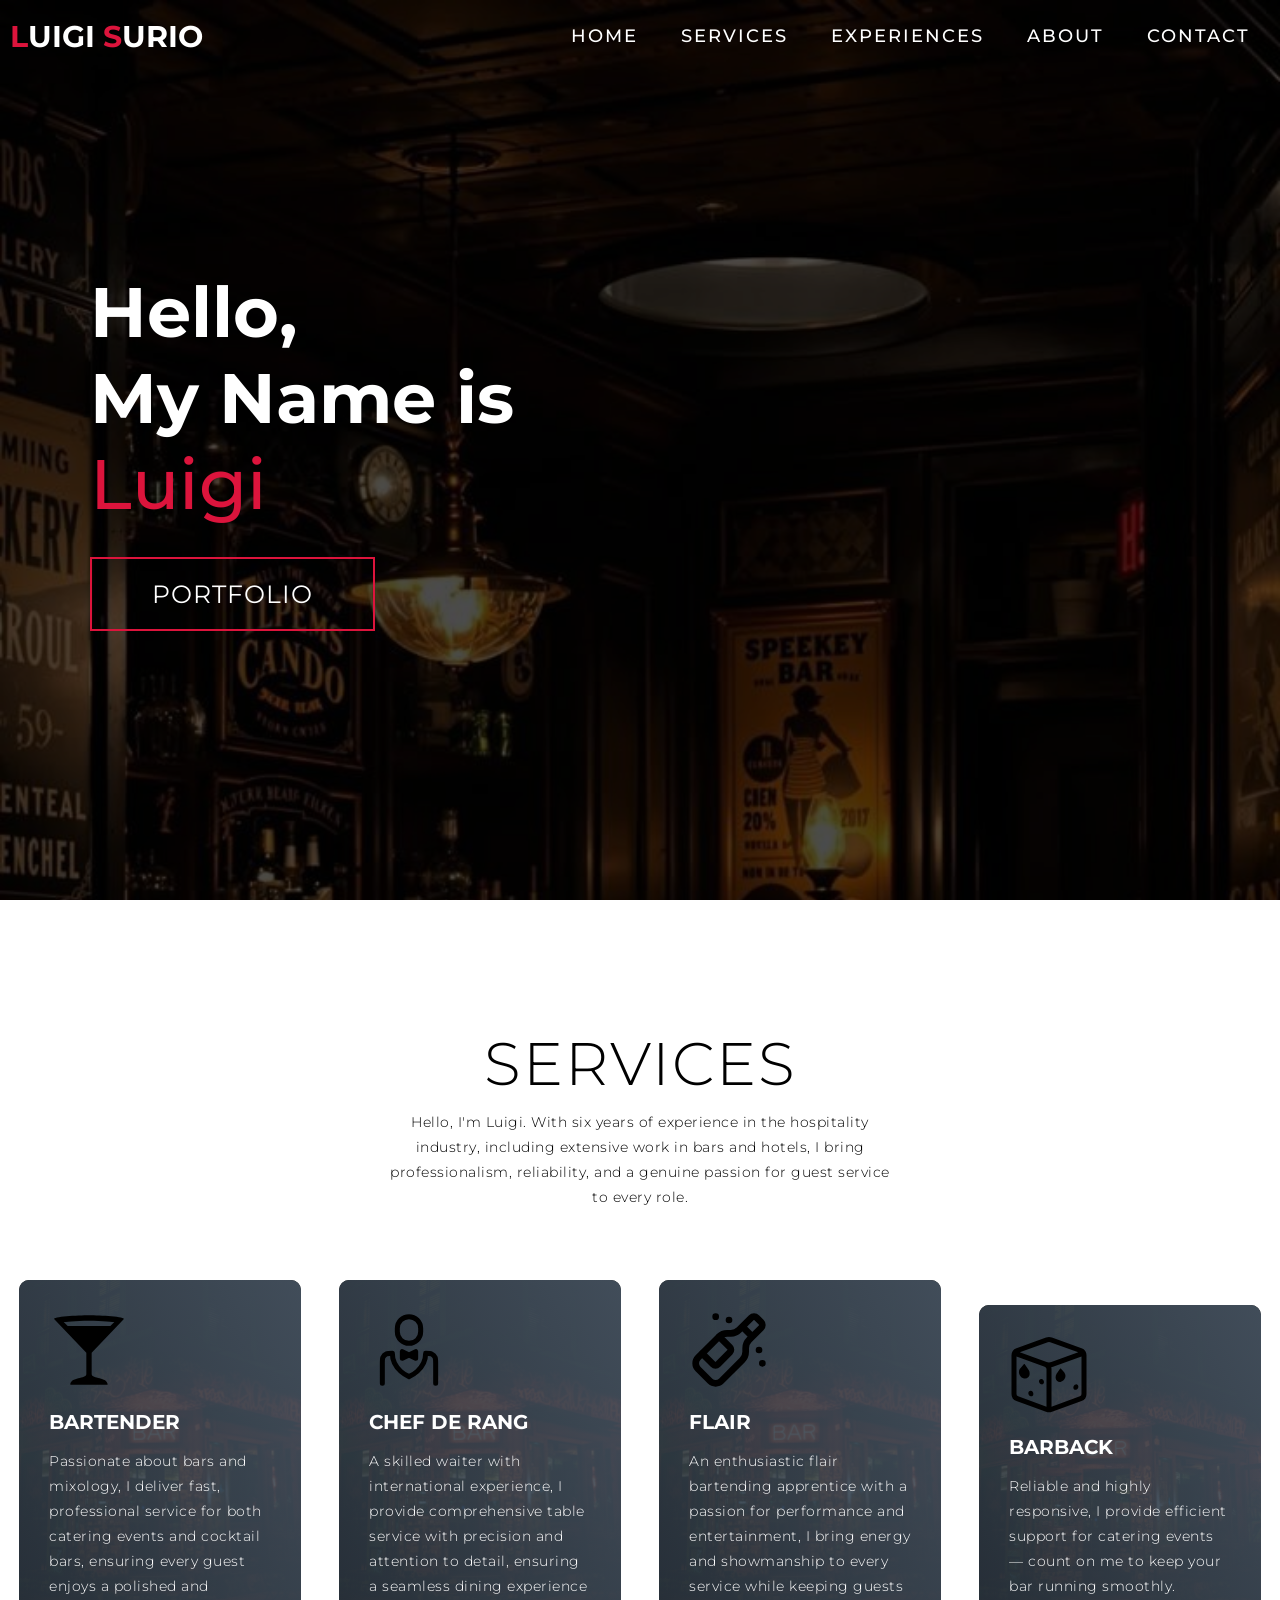
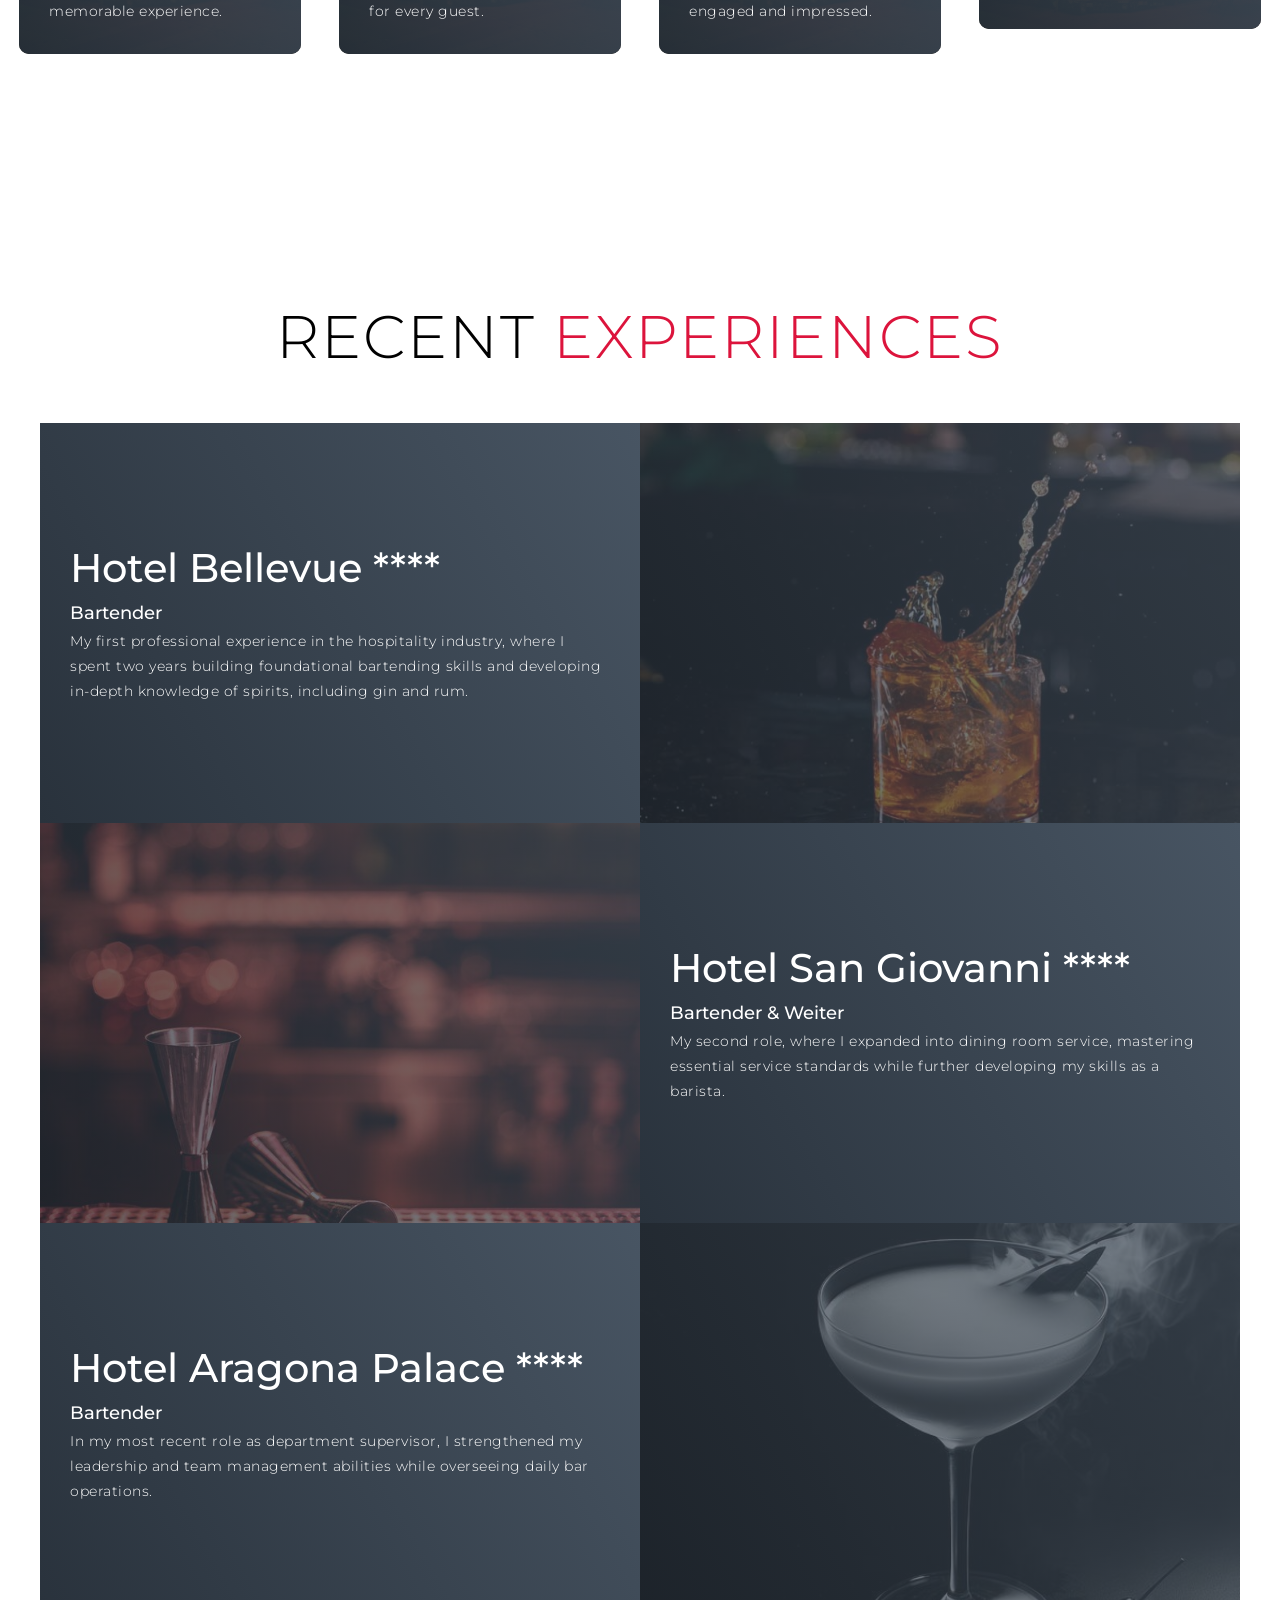
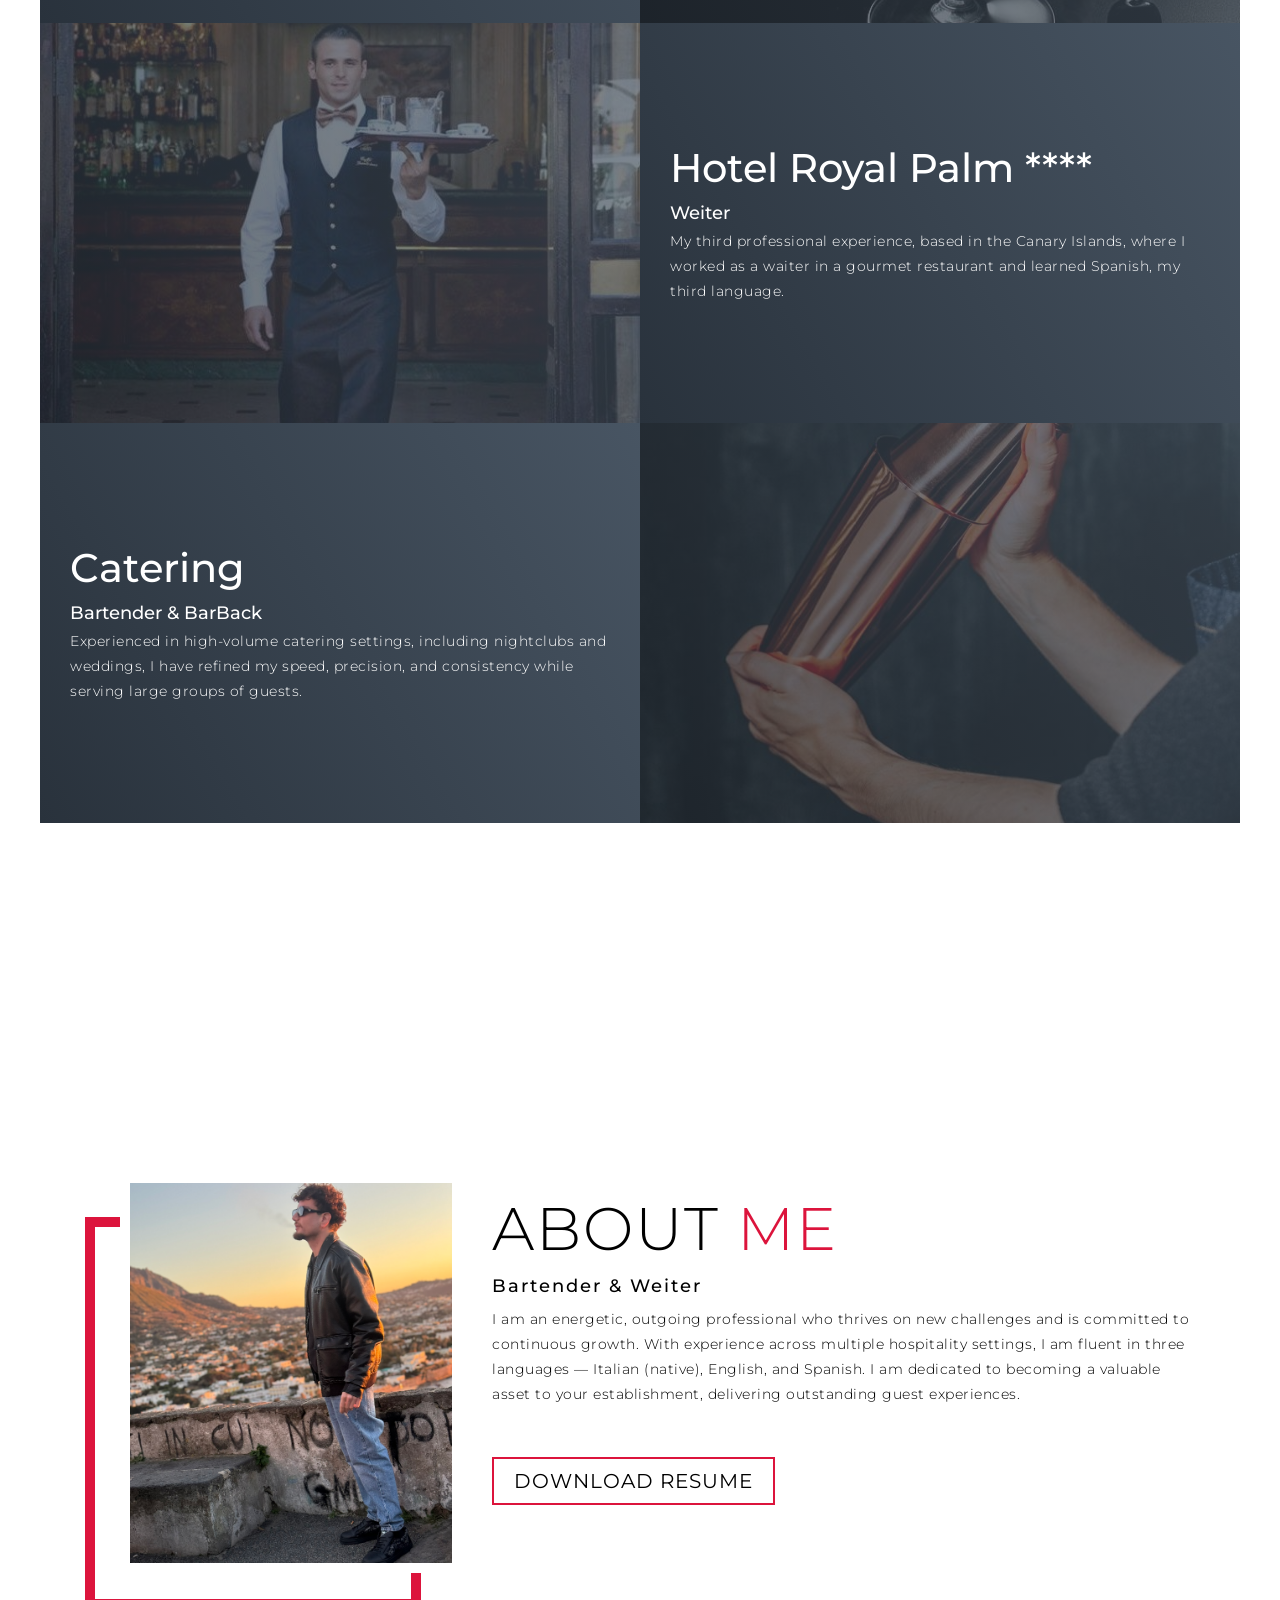
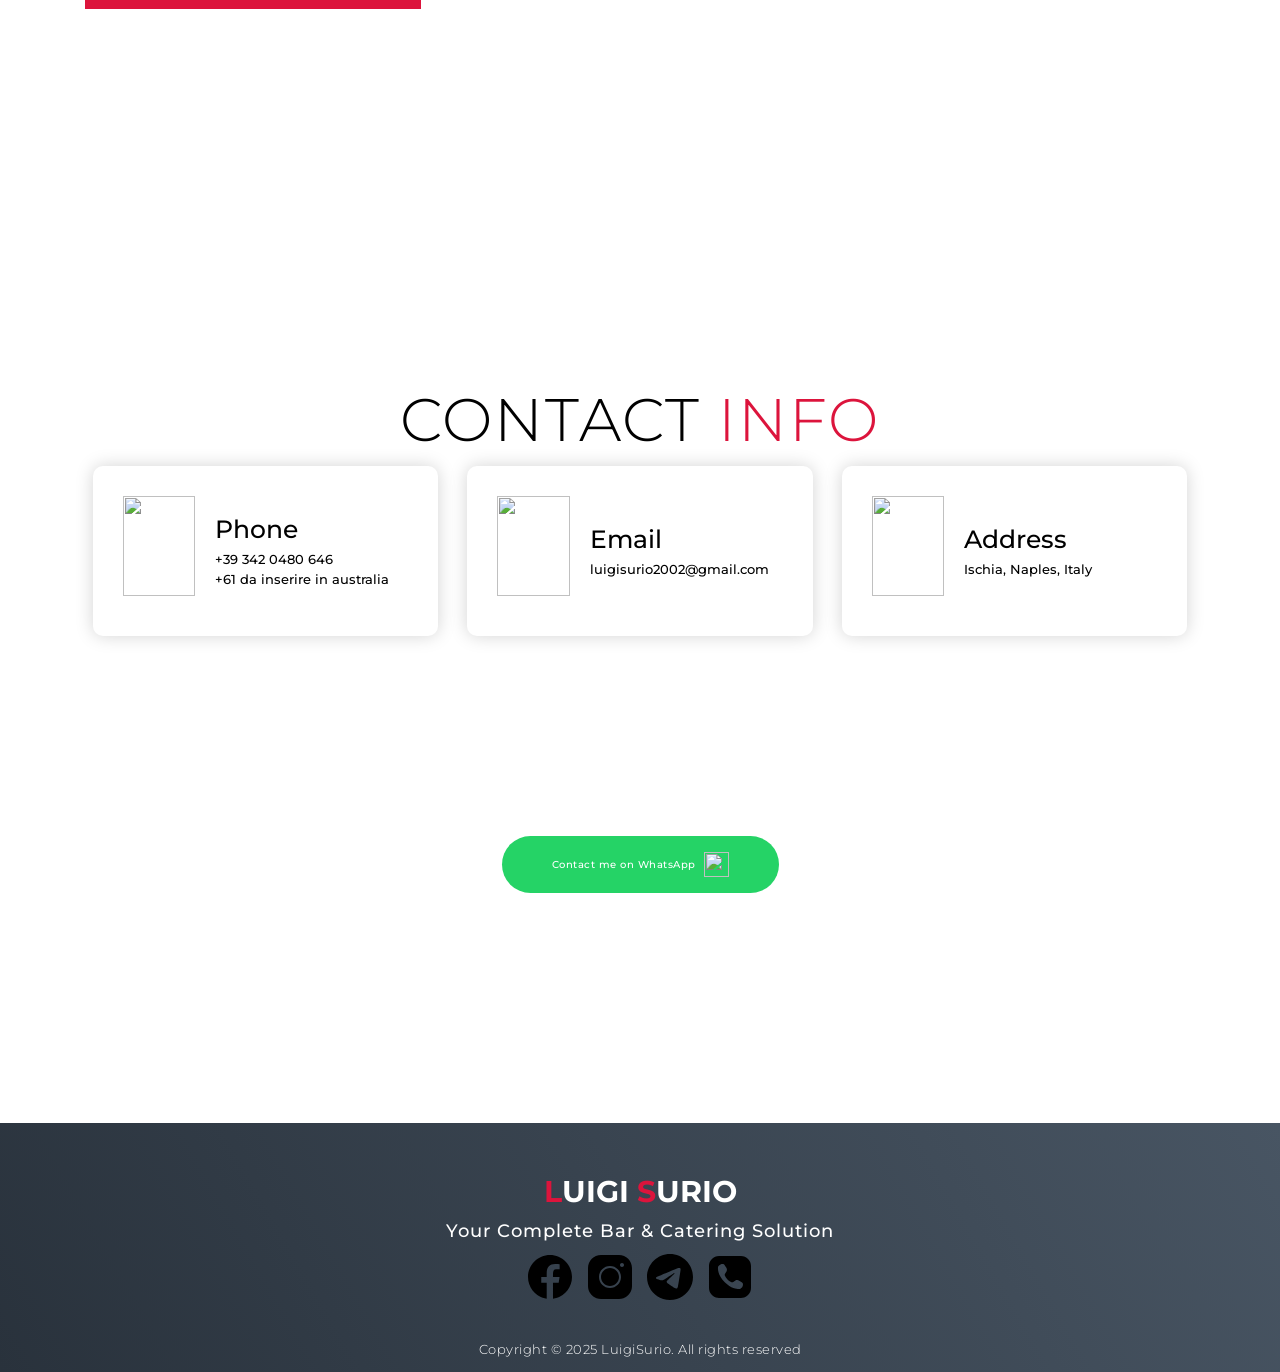
==== commit 83ed36d7: "modifica di verifica" ====
--- a/index.html
+++ b/index.html
@@ -4,7 +4,7 @@
 <head>
   <meta charset="UTF-8">
   <meta name="viewport" content="width=device-width, initial-scale=1.0">
-  <link rel="stylesheet" href="/portfolio/style.css">
+  <link rel="stylesheet" href="style.css">
   <title>My Website</title>
 </head>
 
@@ -243,7 +243,7 @@
     </div>
   </section>
   <!-- End Footer -->
-  <script src="/portfolio/app.js"></script>
+  <script src="app.js"></script>
 </body>
 
 </html>
--- a/style.css
+++ b/style.css
@@ -0,0 +1,900 @@
+@import 'https://fonts.googleapis.com/css?family=Montserrat:300, 400, 700&display=swap';
+* {
+	padding: 0;
+	margin: 0;
+	box-sizing: border-box;
+}
+html {
+	font-size: 10px;
+	font-family: 'Montserrat', sans-serif;
+	scroll-behavior: smooth;
+}
+a {
+	text-decoration: none;
+}
+.container {
+	min-height: 100vh;
+	width: 100%;
+	display: flex;
+	align-items: center;
+	justify-content: center;
+}
+img {
+	height: 100%;
+	width: 100%;
+	object-fit: cover;
+}
+p {
+	color: black;
+	font-size: 1.4rem;
+	margin-top: 5px;
+	line-height: 2.5rem;
+	font-weight: 300;
+	letter-spacing: 0.05rem;
+}
+.section-title {
+	font-size: 4rem;
+	font-weight: 300;
+	color: black;
+	margin-bottom: 10px;
+	text-transform: uppercase;
+	letter-spacing: 0.2rem;
+	text-align: center;
+}
+.section-title span {
+	color: crimson;
+}
+
+.cta {
+	display: inline-block;
+	padding: 10px 30px;
+	color: white;
+	background-color: transparent;
+	border: 2px solid crimson;
+	font-size: 2rem;
+	text-transform: uppercase;
+	letter-spacing: 0.1rem;
+	margin-top: 30px;
+	transition: 0.3s ease;
+	transition-property: background-color, color;
+}
+.cta:hover {
+	color: white;
+	background-color: crimson;
+}
+.brand h1 {
+	font-size: 3rem;
+	text-transform: uppercase;
+	color: white;
+}
+.brand h1 span {
+	color: crimson;
+}
+
+/* Header section */
+#header {
+	position: fixed;
+	z-index: 1000;
+	left: 0;
+	top: 0;
+	width: 100vw;
+	height: auto;
+}
+#header .header {
+	min-height: 8vh;
+	background-color: rgba(31, 30, 30, 0.24);
+	transition: 0.3s ease background-color;
+}
+#header .nav-bar {
+	display: flex;
+	align-items: center;
+	justify-content: space-between;
+	width: 100%;
+	height: 100%;
+	max-width: 1300px;
+	padding: 0 10px;
+}
+#header .nav-list ul {
+	list-style: none;
+	position: absolute;
+	background-color: rgb(31, 30, 30);
+	width: 100vw;
+	height: 100vh;
+	left: 100%;
+	top: 0;
+	display: flex;
+	flex-direction: column;
+	justify-content: center;
+	align-items: center;
+	z-index: 1;
+	overflow-x: hidden;
+	transition: 0.5s ease left;
+}
+#header .nav-list ul.active {
+	left: 0%;
+}
+#header .nav-list ul a {
+	font-size: 2.5rem;
+	font-weight: 500;
+	letter-spacing: 0.2rem;
+	text-decoration: none;
+	color: white;
+	text-transform: uppercase;
+	padding: 20px;
+	display: block;
+}
+#header .nav-list ul a::after {
+	content: attr(data-after);
+	position: absolute;
+	top: 50%;
+	left: 50%;
+	transform: translate(-50%, -50%) scale(0);
+	color: rgba(240, 248, 255, 0.021);
+	font-size: 13rem;
+	letter-spacing: 50px;
+	z-index: -1;
+	transition: 0.3s ease letter-spacing;
+}
+#header .nav-list ul li:hover a::after {
+	transform: translate(-50%, -50%) scale(1);
+	letter-spacing: initial;
+}
+#header .nav-list ul li:hover a {
+	color: crimson;
+}
+#header .hamburger {
+	height: 60px;
+	width: 60px;
+	display: inline-block;
+	border: 3px solid white;
+	border-radius: 50%;
+	position: relative;
+	display: flex;
+	align-items: center;
+	justify-content: center;
+	z-index: 100;
+	cursor: pointer;
+	transform: scale(0.8);
+	margin-right: 20px;
+}
+#header .hamburger:after {
+	position: absolute;
+	content: '';
+	height: 100%;
+	width: 100%;
+	border-radius: 50%;
+	border: 3px solid white;
+	animation: hamburger_puls 1s ease infinite;
+}
+#header .hamburger .bar {
+	height: 2px;
+	width: 30px;
+	position: relative;
+	background-color: white;
+	z-index: -1;
+}
+#header .hamburger .bar::after,
+#header .hamburger .bar::before {
+	content: '';
+	position: absolute;
+	height: 100%;
+	width: 100%;
+	left: 0;
+	background-color: white;
+	transition: 0.3s ease;
+	transition-property: top, bottom;
+}
+#header .hamburger .bar::after {
+	top: 8px;
+}
+#header .hamburger .bar::before {
+	bottom: 8px;
+}
+#header .hamburger.active .bar::before {
+	bottom: 0;
+}
+#header .hamburger.active .bar::after {
+	top: 0;
+}
+/* End Header section */
+
+/* Hero Section */
+#hero {
+	background-image: url(./img/bar1.jpg);
+	background-size: cover;
+	background-position: top center;
+	position: relative;
+	z-index: 1;
+}
+#hero::after {
+	content: '';
+	position: absolute;
+	left: 0;
+	top: 0;
+	height: 100%;
+	width: 100%;
+	background-color: black;
+	opacity: 0.7;
+	z-index: -1;
+}
+#hero .hero {
+	max-width: 1200px;
+	margin: 0 auto;
+	padding: 0 50px;
+	justify-content: flex-start;
+}
+#hero h1 {
+	display: block;
+	width: fit-content;
+	font-size: 4rem;
+	position: relative;
+	color: transparent;
+	animation: text_reveal 0.5s ease forwards;
+	animation-delay: 1s;
+}
+#hero h1:nth-child(1) {
+	animation-delay: 1s;
+}
+#hero h1:nth-child(2) {
+	animation-delay: 2s;
+}
+#hero h1:nth-child(3) {
+	animation: text_reveal_name 0.5s ease forwards;
+	animation-delay: 3s;
+}
+#hero h1 span {
+	position: absolute;
+	top: 0;
+	left: 0;
+	height: 100%;
+	width: 0;
+	background-color: crimson;
+	animation: text_reveal_box 1s ease;
+	animation-delay: 0.5s;
+}
+#hero h1:nth-child(1) span {
+	animation-delay: 0.5s;
+}
+#hero h1:nth-child(2) span {
+	animation-delay: 1.5s;
+}
+#hero h1:nth-child(3) span {
+	animation-delay: 2.5s;
+}
+
+/* End Hero Section */
+
+/* Services Section */
+#services .services {
+	flex-direction: column;
+	text-align: center;
+	max-width: 1500px;
+	margin: 0 auto;
+	padding: 100px 0;
+}
+#services .service-top {
+	max-width: 500px;
+	margin: 0 auto;
+}
+#services .service-bottom {
+	display: flex;
+	align-items: center;
+	justify-content: center;
+	flex-wrap: wrap;
+	margin-top: 50px;
+}
+#services .service-item {
+	flex-basis: 80%;
+	display: flex;
+	align-items: flex-start;
+	justify-content: center;
+	flex-direction: column;
+	padding: 30px;
+	border-radius: 10px;
+	background-image: url(./img/bar3.jpg);
+	background-size: cover;
+	margin: 10px 5%;
+	position: relative;
+	z-index: 1;
+	overflow: hidden;
+}
+#services .service-item::after {
+	content: '';
+	position: absolute;
+	left: 0;
+	top: 0;
+	height: 100%;
+	width: 100%;
+	background-image: linear-gradient(60deg, #29323c 0%, #485563 100%);
+	opacity: 0.9;
+	z-index: -1;
+}
+#services .service-bottom .icon {
+	height: 80px;
+	width: 80px;
+	margin-bottom: 20px;
+}
+#services .service-item h2 {
+	font-size: 2rem;
+	color: white;
+	margin-bottom: 10px;
+	text-transform: uppercase;
+}
+#services .service-item p {
+	color: white;
+	text-align: left;
+}
+/* End Services Section */
+
+/* Projects section */
+#projects .projects {
+	flex-direction: column;
+	max-width: 1200px;
+	margin: 0 auto;
+	padding: 100px 0;
+}
+#projects .projects-header h1 {
+	margin-bottom: 50px;
+}
+#projects .all-projects {
+	display: flex;
+	align-items: center;
+	justify-content: center;
+	flex-direction: column;
+}
+#projects .project-item {
+	display: flex;
+	align-items: center;
+	justify-content: center;
+	flex-direction: column;
+	width: 80%;
+	margin: 20px auto;
+	overflow: hidden;
+	border-radius: 10px;
+}
+#projects .project-info {
+	padding: 30px;
+	flex-basis: 50%;
+	height: 100%;
+	display: flex;
+	align-items: flex-start;
+	justify-content: center;
+	flex-direction: column;
+	background-image: linear-gradient(60deg, #29323c 0%, #485563 100%);
+	color: white;
+}
+#projects .project-info h1 {
+	font-size: 4rem;
+	font-weight: 500;
+}
+#projects .project-info h2 {
+	font-size: 1.8rem;
+	font-weight: 500;
+	margin-top: 10px;
+}
+#projects .project-info p {
+	color: white;
+}
+#projects .project-img {
+	flex-basis: 50%;
+	height: 300px;
+	overflow: hidden;
+	position: relative;
+}
+#projects .project-img:after {
+	content: '';
+	position: absolute;
+	left: 0;
+	top: 0;
+	height: 100%;
+	width: 100%;
+	background-image: linear-gradient(60deg, #29323c 0%, #485563 100%);
+	opacity: 0.7;
+}
+#projects .project-img img {
+	transition: 0.3s ease transform;
+}
+#projects .project-item:hover .project-img img {
+	transform: scale(1.1);
+}
+/* End Projects section */
+
+/* About Section */
+#about .about {
+	flex-direction: column-reverse;
+	text-align: center;
+	max-width: 1200px;
+	margin: 0 auto;
+	padding: 100px 20px;
+}
+#about .col-left {
+	width: 250px;
+	height: 360px;
+}
+#about .col-right {
+	width: 100%;
+}
+#about .col-right h2 {
+	font-size: 1.8rem;
+	font-weight: 500;
+	letter-spacing: 0.2rem;
+	margin-bottom: 10px;
+}
+#about .col-right p {
+	margin-bottom: 20px;
+}
+#about .col-right .cta {
+	color: black;
+	margin-bottom: 50px;
+	padding: 10px 20px;
+	font-size: 2rem;
+}
+#about .col-left .about-img {
+	height: 100%;
+	width: 100%;
+	position: relative;
+	border: 10px solid white;
+}
+#about .col-left .about-img::after {
+	content: '';
+	position: absolute;
+	left: -33px;
+	top: 19px;
+	height: 98%;
+	width: 98%;
+	border: 7px solid crimson;
+	z-index: -1;
+}
+/* End About Section */
+
+/* contact Section */
+#contact .contact {
+	flex-direction: column;
+	max-width: 1200px;
+	margin: 0 auto;
+	width: 90%;
+}
+#contact .contact-items {
+	/* max-width: 400px; */
+	width: 100%;
+}
+#contact .contact-item {
+	width: 80%;
+	padding: 20px;
+	text-align: center;
+	border-radius: 10px;
+	padding: 30px;
+	margin: 30px;
+	display: flex;
+	justify-content: center;
+	align-items: center;
+	flex-direction: column;
+	box-shadow: 0px 0px 18px 0 #0000002c;
+	transition: 0.3s ease box-shadow;
+}
+#contact .contact-item:hover {
+	box-shadow: 0px 0px 5px 0 #0000002c;
+}
+#contact .icon {
+	width: 70px;
+	margin: 0 auto;
+	margin-bottom: 10px;
+}
+#contact .contact-info h1 {
+	font-size: 2.5rem;
+	font-weight: 500;
+	margin-bottom: 5px;
+}
+#contact .contact-info h2 {
+	font-size: 1.3rem;
+	line-height: 2rem;
+	font-weight: 500;
+}
+
+/*End contact Section */
+
+/* WhatsApp CTA */
+.whatsapp-cta {
+	width: 100%;
+	display: flex;
+	justify-content: center;
+	margin-top: 15rem;
+	margin-bottom: 3rem;
+}
+.whatsapp-btn {
+	display: inline-flex;
+	align-items: center;
+	gap: 0.8rem;
+	background-color: #25D366;
+	color: white;
+	padding: 2rem 3rem;
+	border-radius: 50px;
+	font-size: 3rem;
+	font-weight: 500;
+	letter-spacing: 0.05rem;
+	text-decoration: none;
+}
+.whatsapp-btn img {
+	width: 30px;
+	height: 30px;
+	object-fit: contain;
+}
+/* End WhatsApp CTA */
+
+/* Footer */
+#footer {
+	background-image: linear-gradient(60deg, #29323c 0%, #485563 100%);
+}
+#footer .footer {
+	min-height: 200px;
+	flex-direction: column;
+	padding-top: 50px;
+	padding-bottom: 10px;
+}
+#footer h2 {
+	color: white;
+	font-weight: 500;
+	font-size: 1.8rem;
+	letter-spacing: 0.1rem;
+	margin-top: 10px;
+	margin-bottom: 10px;
+}
+#footer .social-icon {
+	display: flex;
+	margin-bottom: 30px;
+}
+#footer .social-item {
+	height: 50px;
+	width: 50px;
+	margin: 0 5px;
+}
+#footer .social-item img {
+	filter: grayscale(1);
+	transition: 0.3s ease filter;
+}
+#footer .social-item:hover img {
+	filter: grayscale(0);
+}
+#footer p {
+	color: white;
+	font-size: 1.3rem;
+}
+/* End Footer */
+
+/* Keyframes */
+@keyframes hamburger_puls {
+	0% {
+		opacity: 1;
+		transform: scale(1);
+	}
+	100% {
+		opacity: 0;
+		transform: scale(1.4);
+	}
+}
+@keyframes text_reveal_box {
+	50% {
+		width: 100%;
+		left: 0;
+	}
+	100% {
+		width: 0;
+		left: 100%;
+	}
+}
+@keyframes text_reveal {
+	100% {
+		color: white;
+	}
+}
+@keyframes text_reveal_name {
+	100% {
+		color: crimson;
+		font-weight: 500;
+	}
+}
+/* End Keyframes */
+
+/* Media Query For Tablet */
+@media only screen and (min-width: 768px) {
+	.cta {
+		font-size: 2.5rem;
+		padding: 20px 60px;
+	}
+	h1.section-title {
+		font-size: 6rem;
+	}
+
+	/* Hero */
+	#hero h1 {
+		font-size: 7rem;
+	}
+	/* End Hero */
+
+	/* Services Section */
+	#services .service-bottom .service-item {
+		flex-basis: 45%;
+		margin: 2.5%;
+	}
+	/* End Services Section */
+
+	/* Project */
+	#projects .project-item {
+		flex-direction: row;
+	}
+	#projects .project-item:nth-child(even) {
+		flex-direction: row-reverse;
+	}
+	#projects .project-item {
+		height: 400px;
+		margin: 0;
+		width: 100%;
+		border-radius: 0;
+	}
+	#projects .all-projects .project-info {
+		height: 100%;
+	}
+	#projects .all-projects .project-img {
+		height: 100%;
+	}
+	/* End Project */
+
+	/* About */
+	#about .about {
+		flex-direction: row;
+	}
+	#about .col-left {
+		width: 600px;
+		height: 400px;
+		padding-left: 60px;
+	}
+	#about .about .col-left .about-img::after {
+		left: -45px;
+		top: 34px;
+		height: 98%;
+		width: 98%;
+		border: 10px solid crimson;
+	}
+	#about .col-right {
+		text-align: left;
+		padding: 30px;
+	}
+	#about .col-right h1 {
+		text-align: left;
+	}
+	/* End About */
+
+	/* contact  */
+	#contact .contact {
+		flex-direction: column;
+		padding: 100px 0;
+		align-items: center;
+		justify-content: center;
+		min-width: 20vh;
+	}
+	#contact .contact-items {
+		width: 100%;
+		display: flex;
+		flex-direction: row;
+		justify-content: space-evenly;
+		margin: 0;
+	}
+	#contact .contact-item {
+		width: 30%;
+		margin: 0;
+		flex-direction: row;
+	}
+	#contact .contact-item .icon {
+		height: 100px;
+		width: 100px;
+	}
+	#contact .contact-item .icon img {
+		object-fit: contain;
+	}
+	#contact .contact-item .contact-info {
+		width: 100%;
+		text-align: left;
+		padding-left: 20px;
+	}
+
+	.whatsapp-cta {
+		margin-top: 20rem;
+		margin-bottom: 7rem;
+	}
+	.whatsapp-btn {
+		gap: 0.8rem;
+		padding: 1.6rem 5rem;
+		font-size: 1rem;
+	}
+	.whatsapp-btn img {
+		width: 25px;
+		height: 25px;
+	}
+	/* End contact  */
+}
+/* End Media Query For Tablet */
+
+/* Media Query For Desktop */
+@media only screen and (min-width: 1200px) {
+	/* header */
+	#header .hamburger {
+		display: none;
+	}
+	#header .nav-list ul {
+		position: initial;
+		display: block;
+		height: auto;
+		width: fit-content;
+		background-color: transparent;
+	}
+	#header .nav-list ul li {
+		display: inline-block;
+	}
+	#header .nav-list ul li a {
+		font-size: 1.8rem;
+	}
+	#header .nav-list ul a:after {
+		display: none;
+	}
+	/* End header */
+
+	#services .service-bottom .service-item {
+		flex-basis: 22%;
+		margin: 1.5%;
+	}
+}
+/* End  Media Query For Desktop */
+
+/* ===========================
+   Smartphone (max 767px)
+=========================== */
+@media only screen and (max-width: 767px) {
+
+	/* Header */
+	#header .brand h1 {
+		font-size: 2.2rem;
+	}
+
+	#header .hamburger {
+		width: 55px;
+		height: 55px;
+		margin-right: 10px;
+	}
+
+	/* Hero */
+	#hero .hero {
+		padding: 0 20px;
+		text-align: center;
+		justify-content: center;
+	}
+
+	#hero h1 {
+		font-size: 3.8rem;
+	}
+
+	.cta {
+		font-size: 1.6rem;
+		padding: 12px 30px;
+	}
+
+	/* Titoli */
+	.section-title {
+		font-size: 3.2rem;
+	}
+
+	/* Services */
+	#services .services {
+		padding: 60px 20px;
+	}
+
+	#services .service-item {
+		flex-basis: 100%;
+		margin: 15px 0;
+		padding: 25px;
+	}
+
+	/* Projects */
+	#projects .projects {
+		padding: 60px 0;
+	}
+
+	#projects .project-item {
+		width: 95%;
+	}
+
+	#projects .project-info {
+		padding: 20px;
+	}
+
+	#projects .project-info h1 {
+		font-size: 3rem;
+	}
+
+	#projects .project-info h2 {
+		font-size: 1.8rem;
+	}
+
+	#projects .project-img {
+		height: 220px;
+	}
+
+	/* About */
+	#about .about {
+		padding: 60px 20px;
+	}
+
+	#about .col-left {
+		width: 220px;
+		height: 320px;
+	}
+
+	#about .col-right h2 {
+		font-size: 1.7rem;
+	}
+
+	/* Contact */
+	#contact .contact {
+		padding: 60px 0;
+	}
+
+	#contact .contact-items {
+		display: flex;
+		flex-direction: column;
+		align-items: center;
+	}
+
+	#contact .contact-item {
+		width: 95%;
+		margin: 15px 0;
+	}
+
+	#contact .contact-info h1 {
+		font-size: 2rem;
+	}
+
+	#contact .contact-info h2 {
+		font-size: 1.5rem;
+	}
+
+	/* WhatsApp */
+	.whatsapp-cta {
+		margin-top: 5rem;
+		margin-bottom: 3rem;
+	}
+
+	.whatsapp-btn {
+		display: flex;
+		flex-direction: column;
+		align-items: center;
+		justify-content: center;
+
+		width: 120px;
+		height: 180px;
+
+		padding: 15px;
+		border-radius: 20px;
+
+		font-size: 1.6rem;
+		text-align: center;
+		line-height: 1.4;
+		gap: 15px;
+		white-space: normal;
+	}
+
+	.whatsapp-btn img {
+		width: 42px;
+		height: 42px;
+	}
+
+	/* Footer */
+	#footer h2 {
+		font-size: 1.5rem;
+		text-align: center;
+		padding: 0 20px;
+	}
+
+	#footer .social-item {
+		width: 45px;
+		height: 45px;
+	}
+}
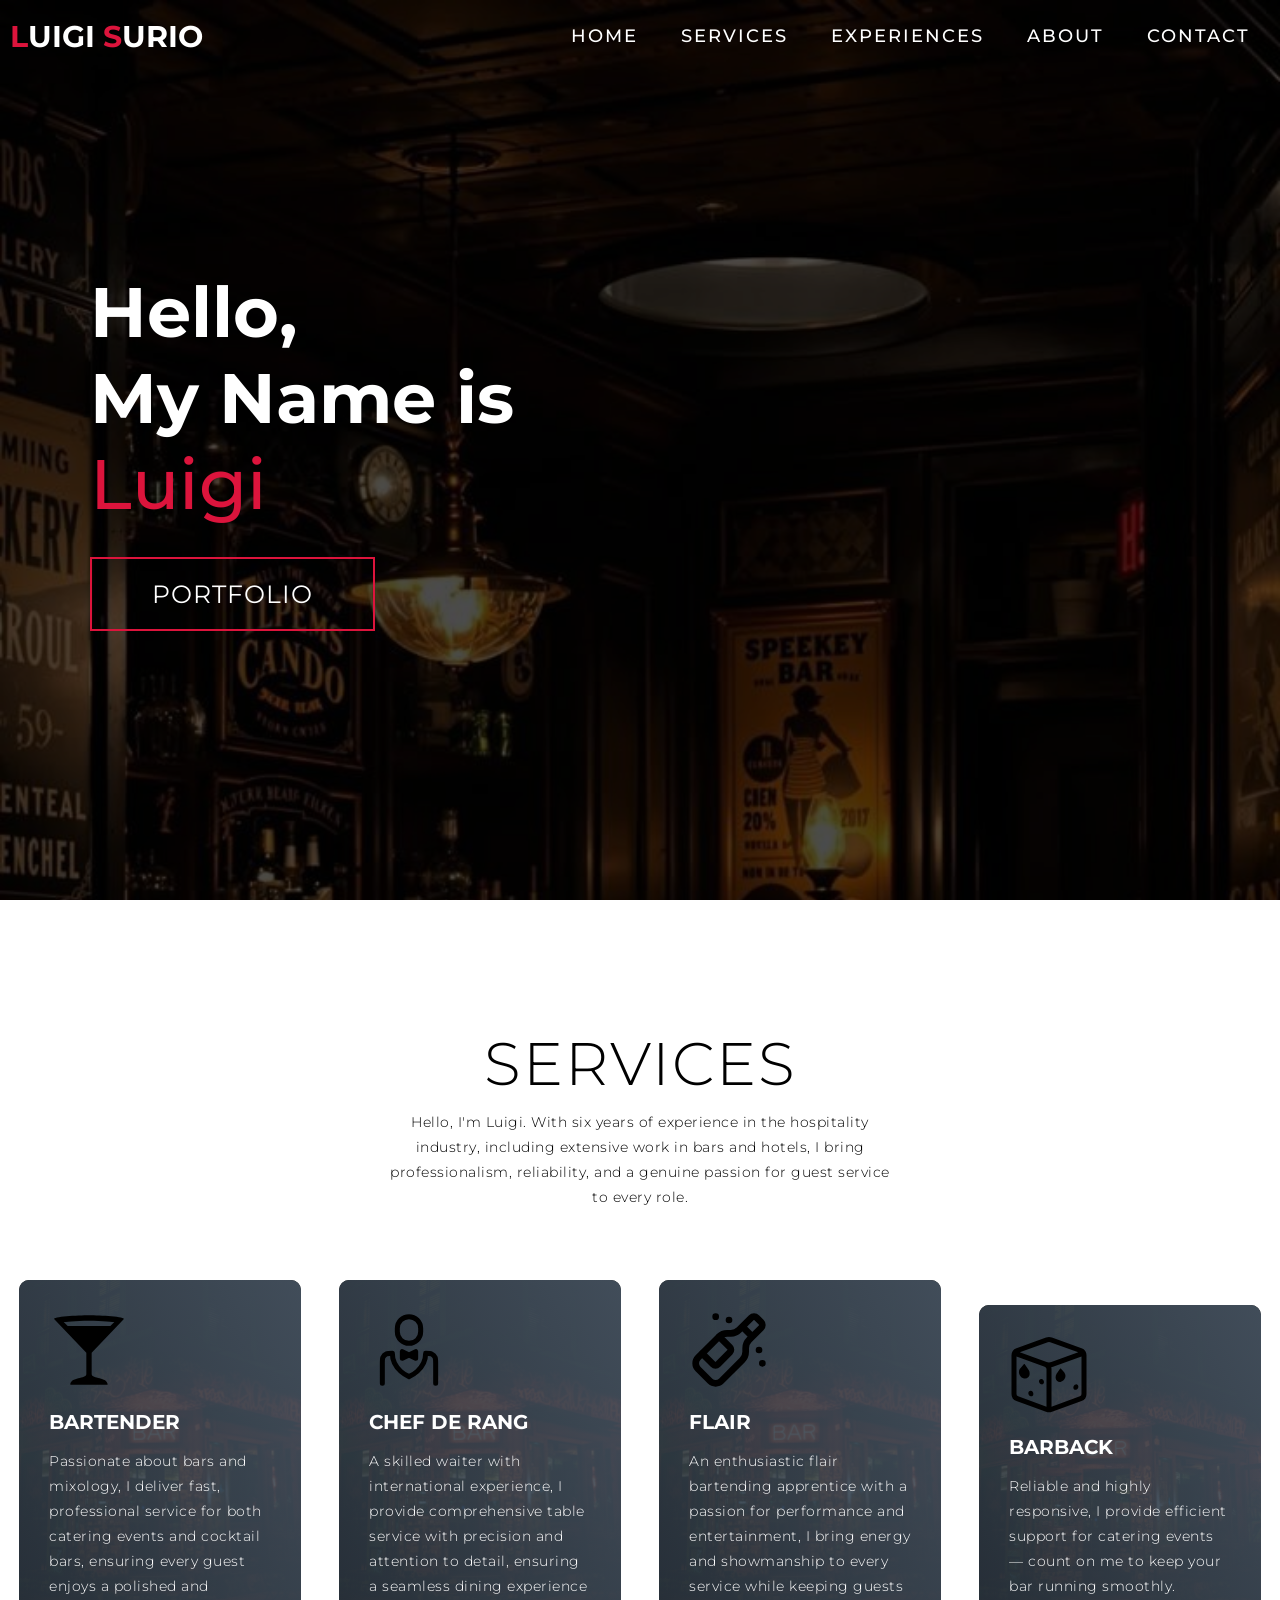
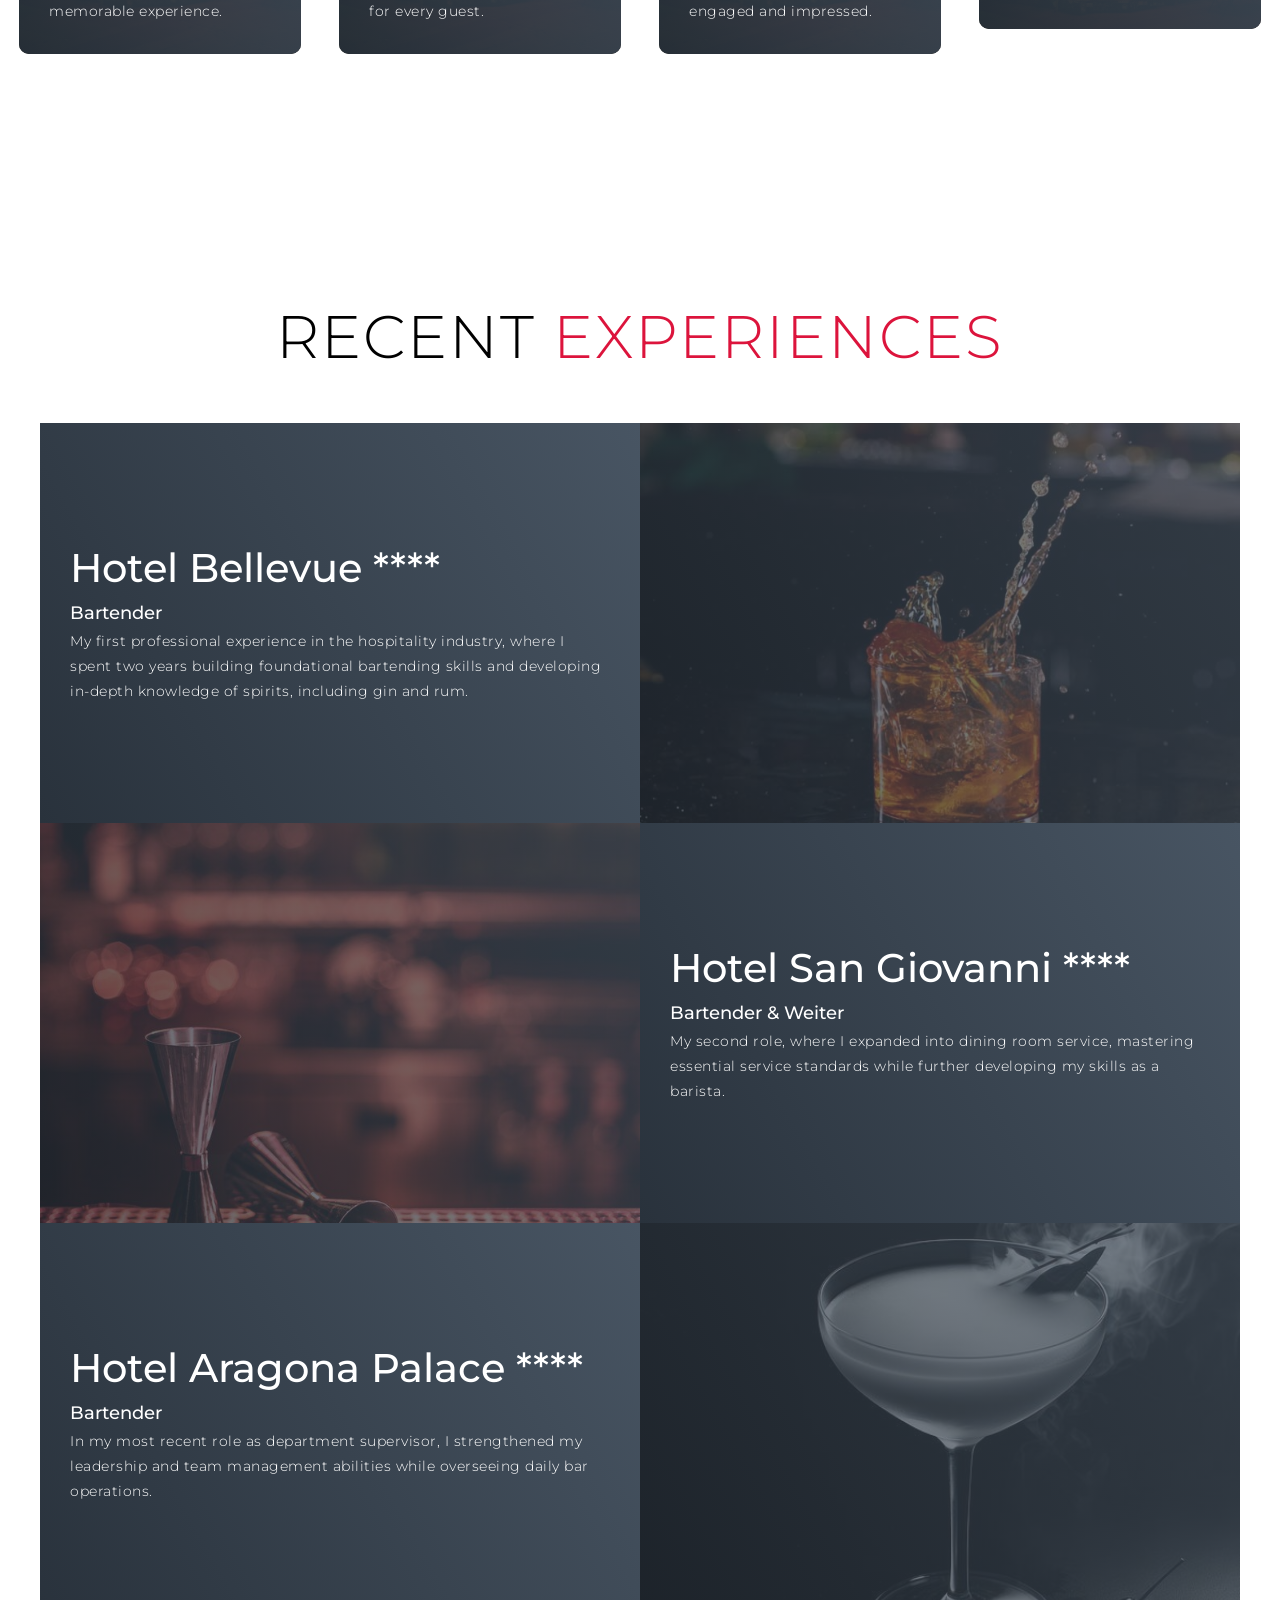
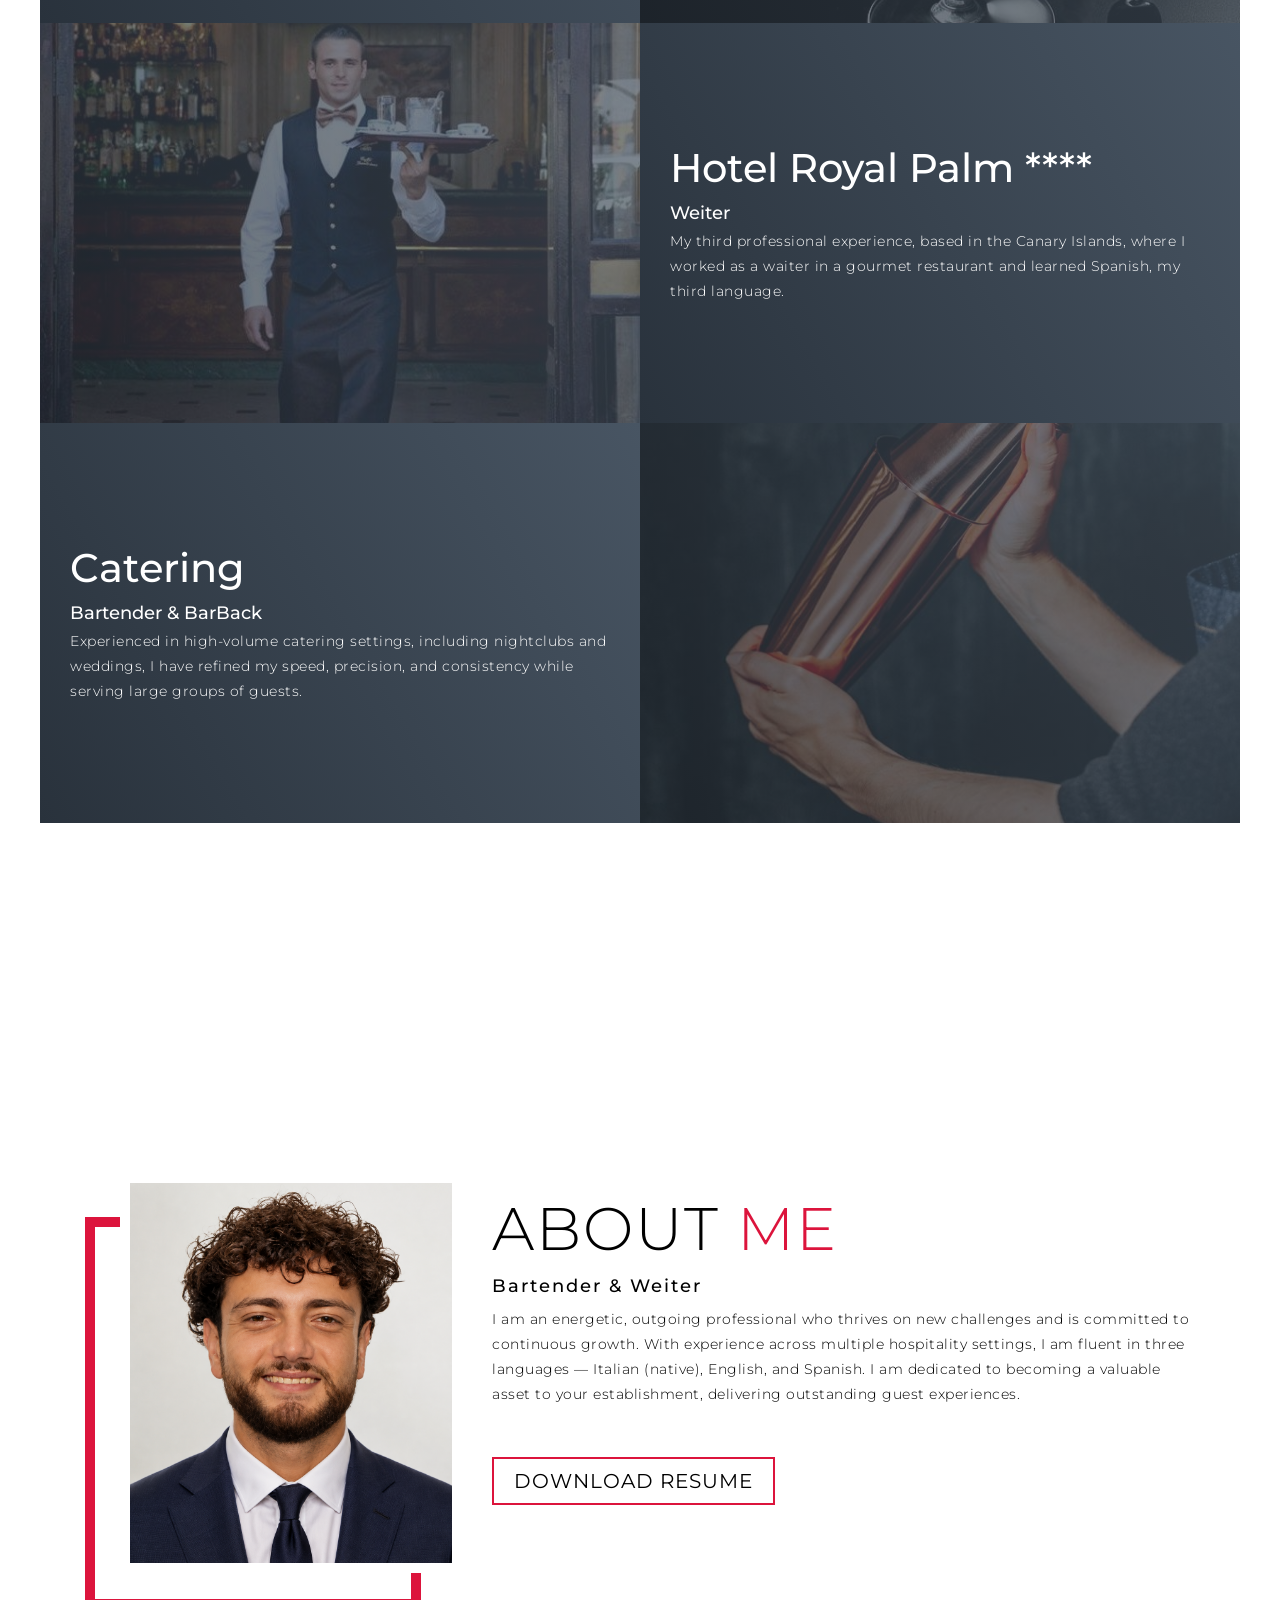
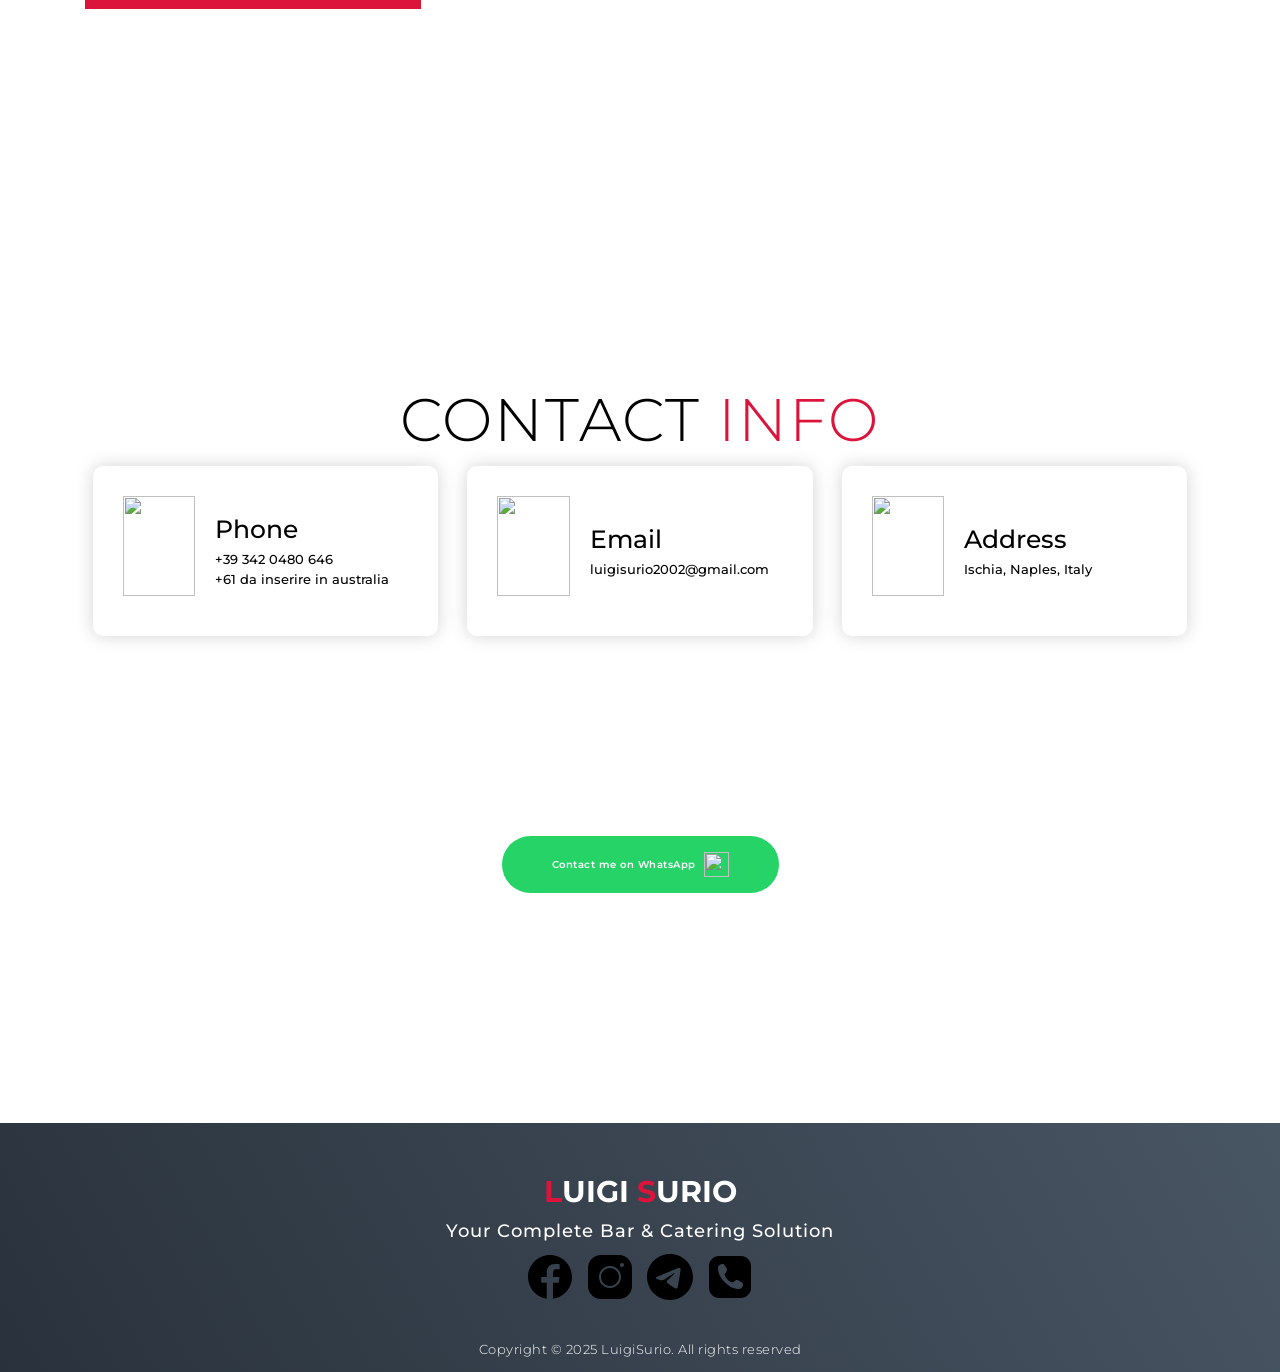
==== commit 31380c3b: "foto nuova" ====
--- a/index.html
+++ b/index.html
@@ -160,7 +160,7 @@
     <div class="about container">
       <div class="col-left">
         <div class="about-img">
-          <img src="./img/io.jpeg" alt="img">
+          <img src="./img/foto-luigi.png" alt="img">
         </div>
       </div>
       <div class="col-right">
--- a/style.css
+++ b/style.css
@@ -510,7 +510,7 @@
 	padding: 2rem 3rem;
 	border-radius: 50px;
 	font-size: 3rem;
-	font-weight: 500;
+	font-weight: 600;
 	letter-spacing: 0.05rem;
 	text-decoration: none;
 }
